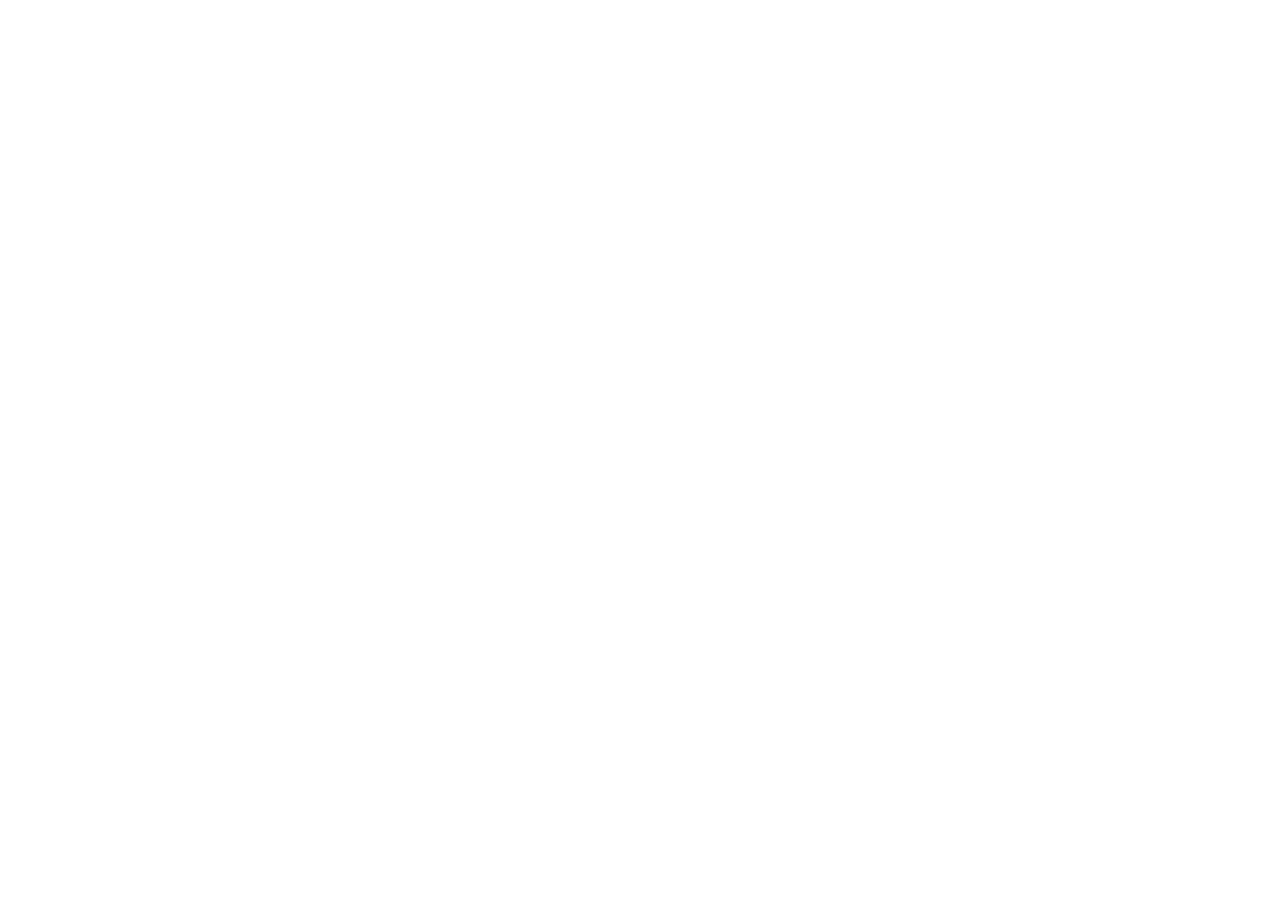
==== brunch/index.html @ 5e330b85 "폴더추가" ====
<!DOCTYPE html>
<html lang="en">
<head>
    <meta charset="UTF-8">
    <meta name="viewport" content="width=device-width, initial-scale=1.0">
    <title>Document</title>
</head>
<body>
    
</body>
</html>
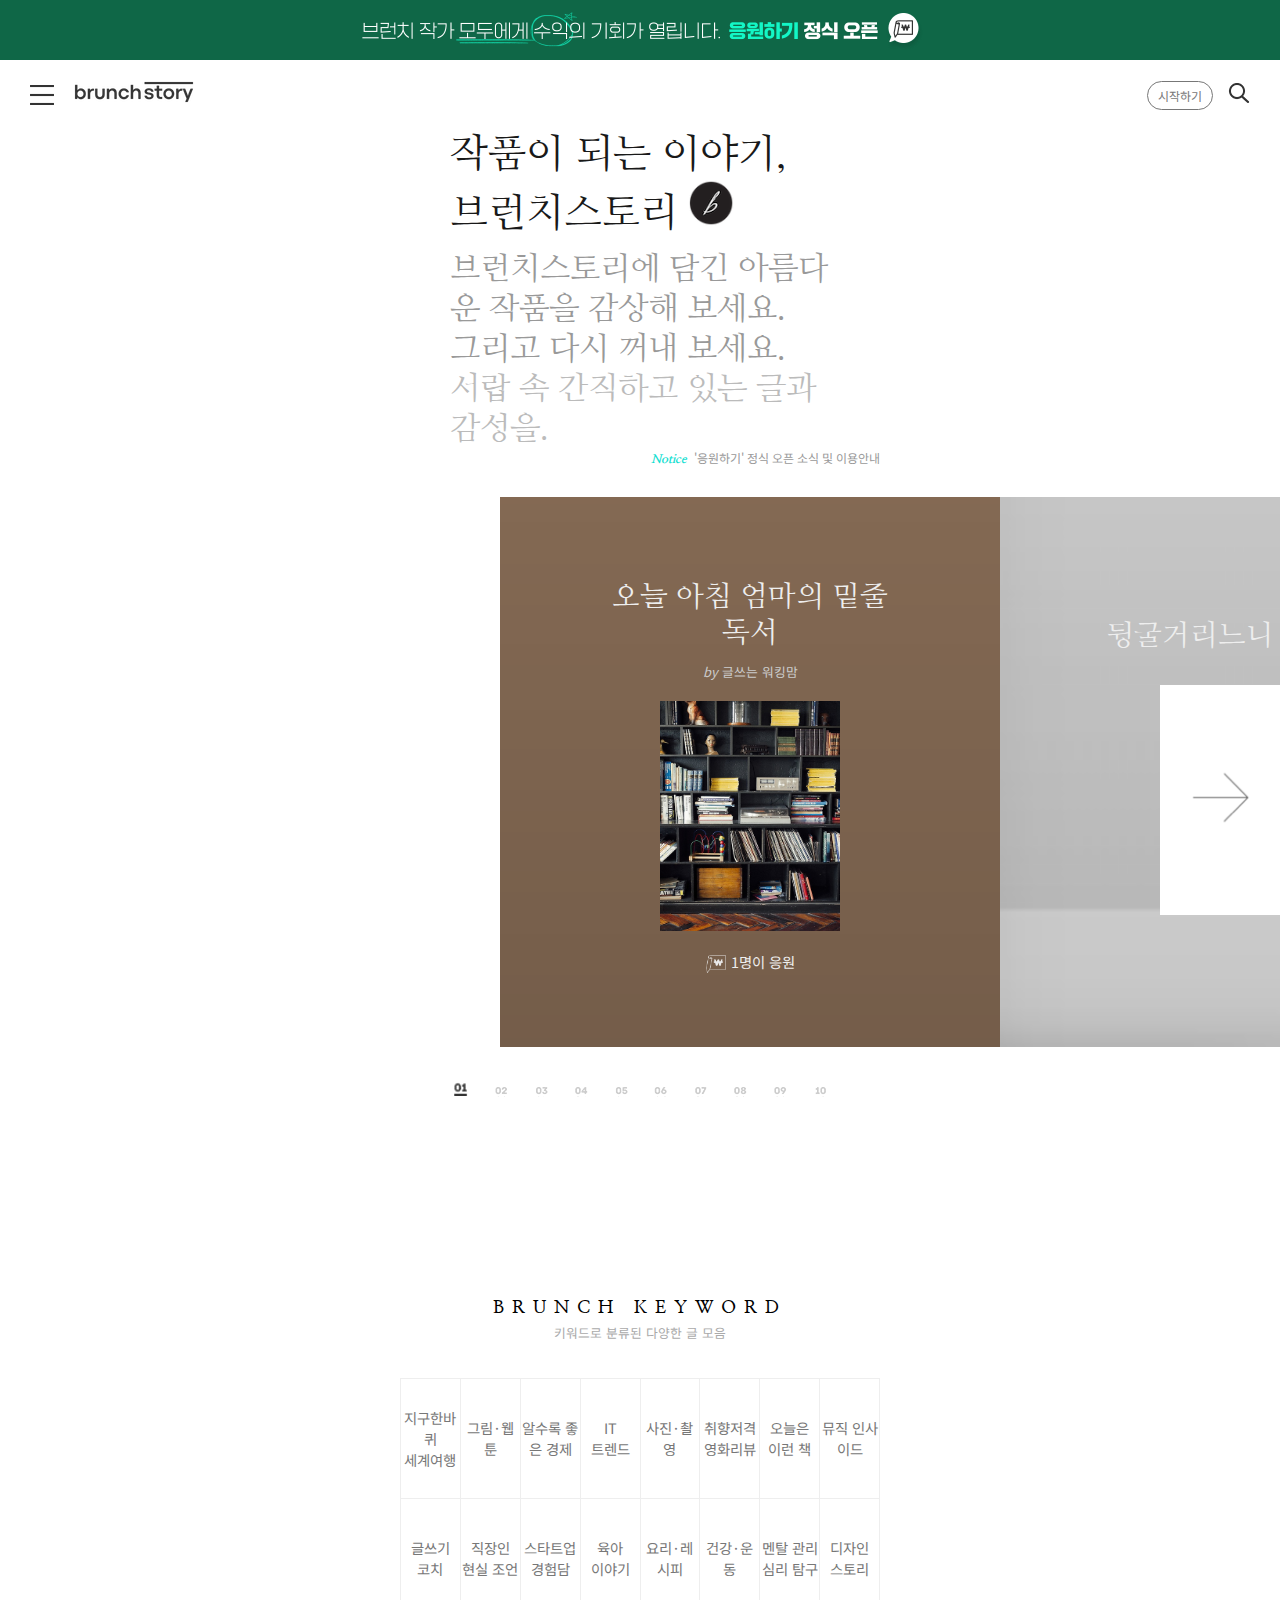
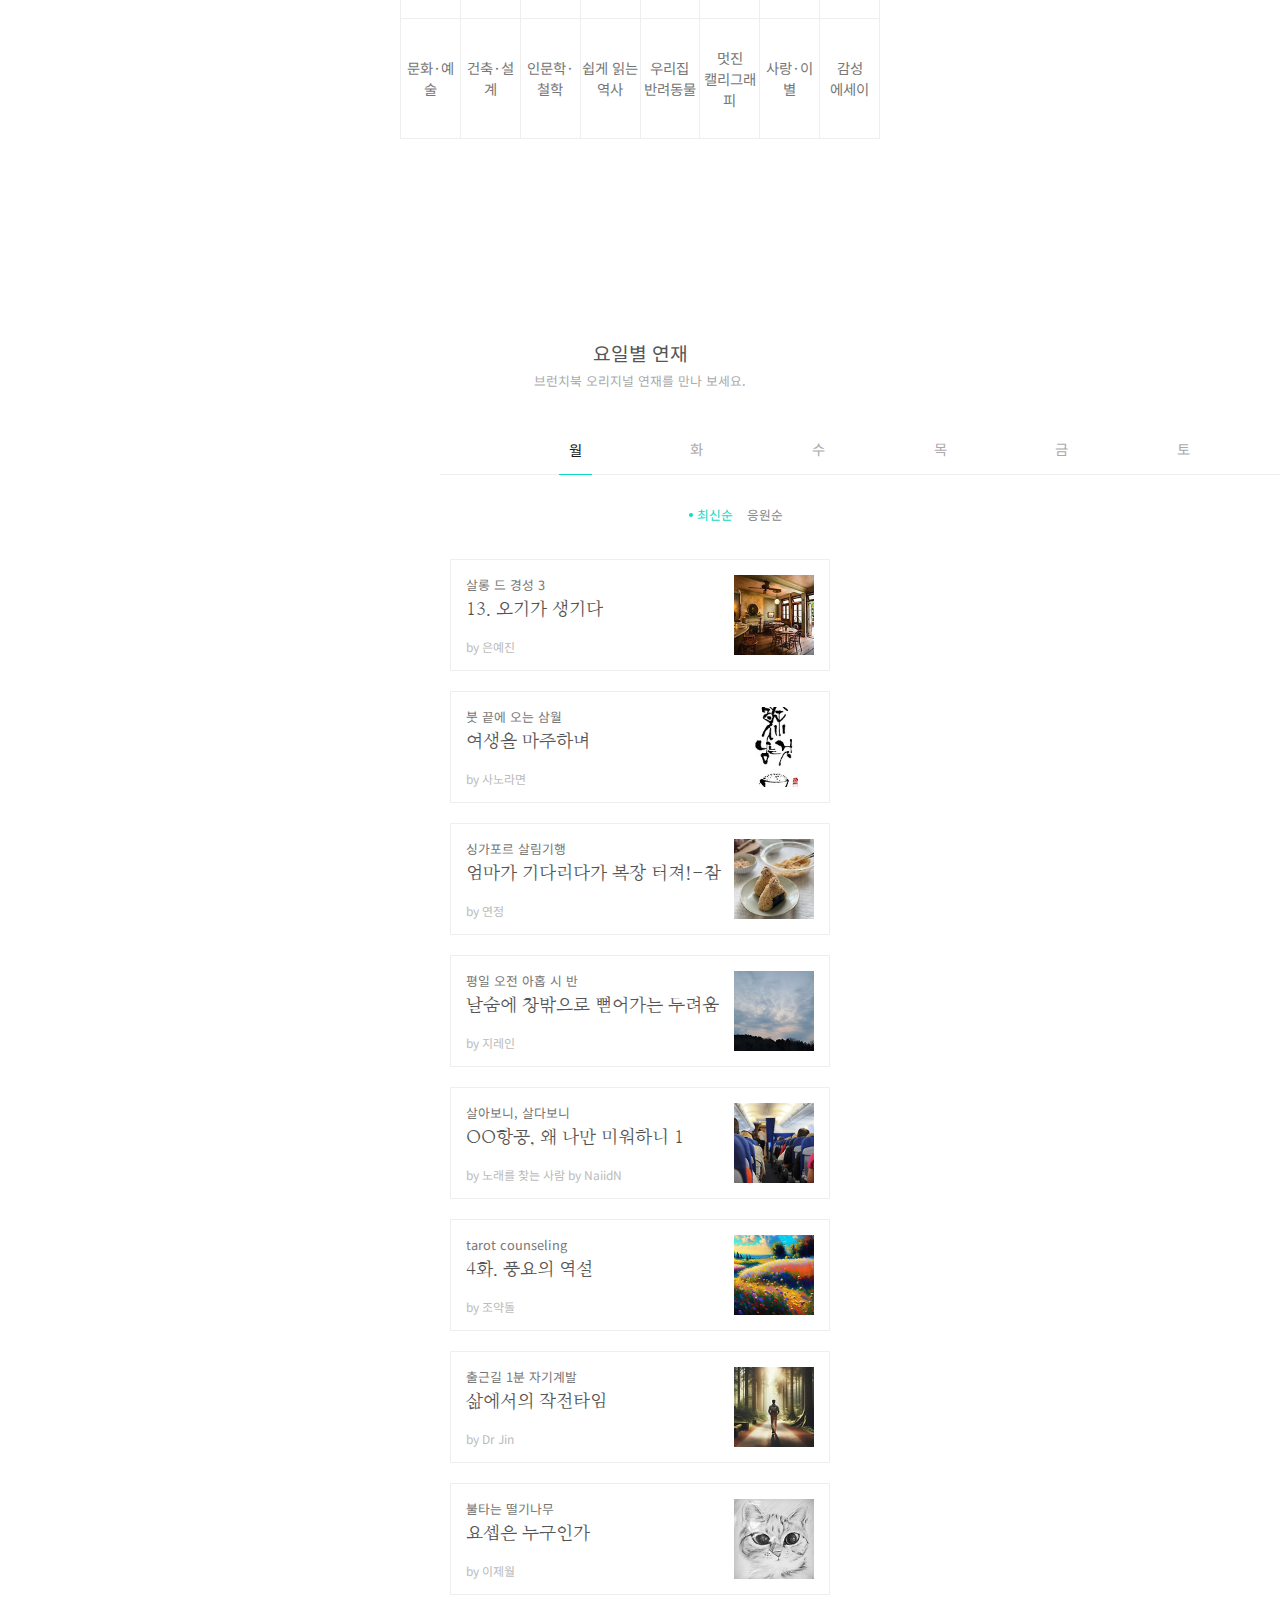
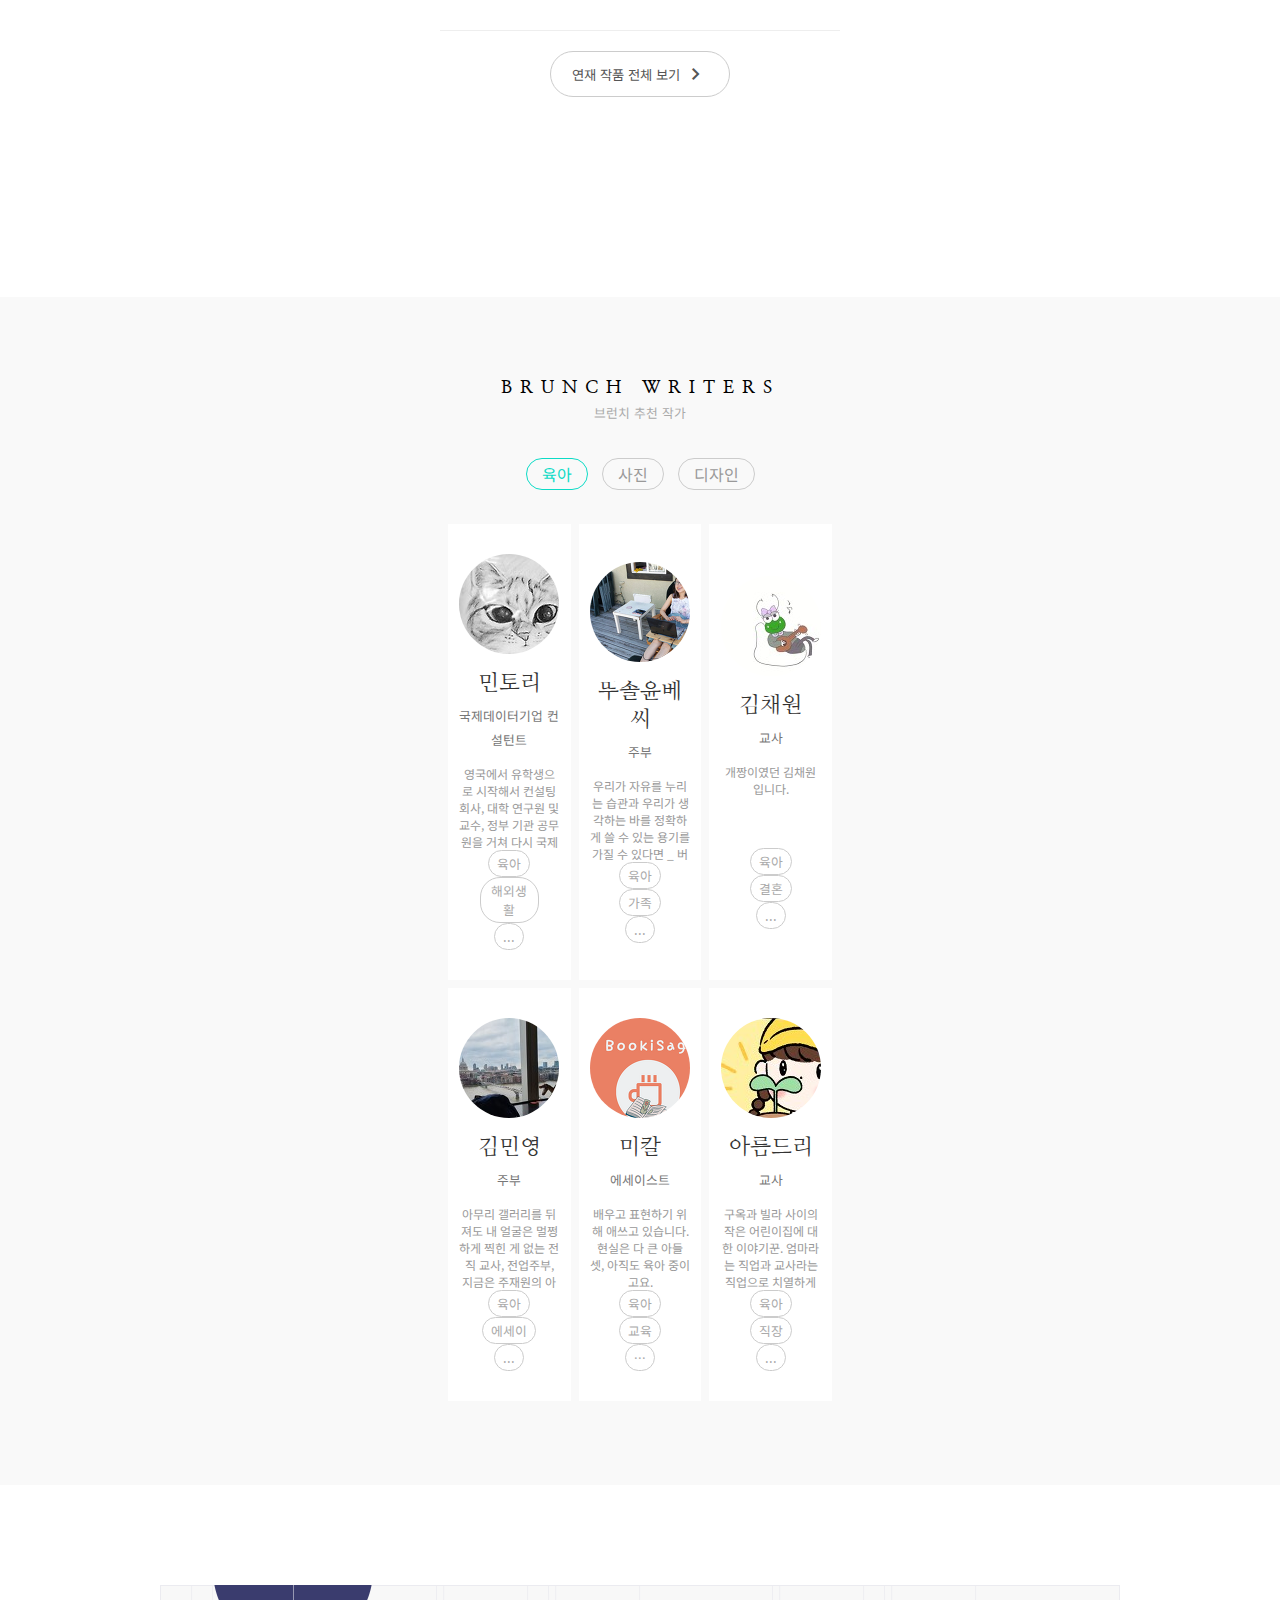
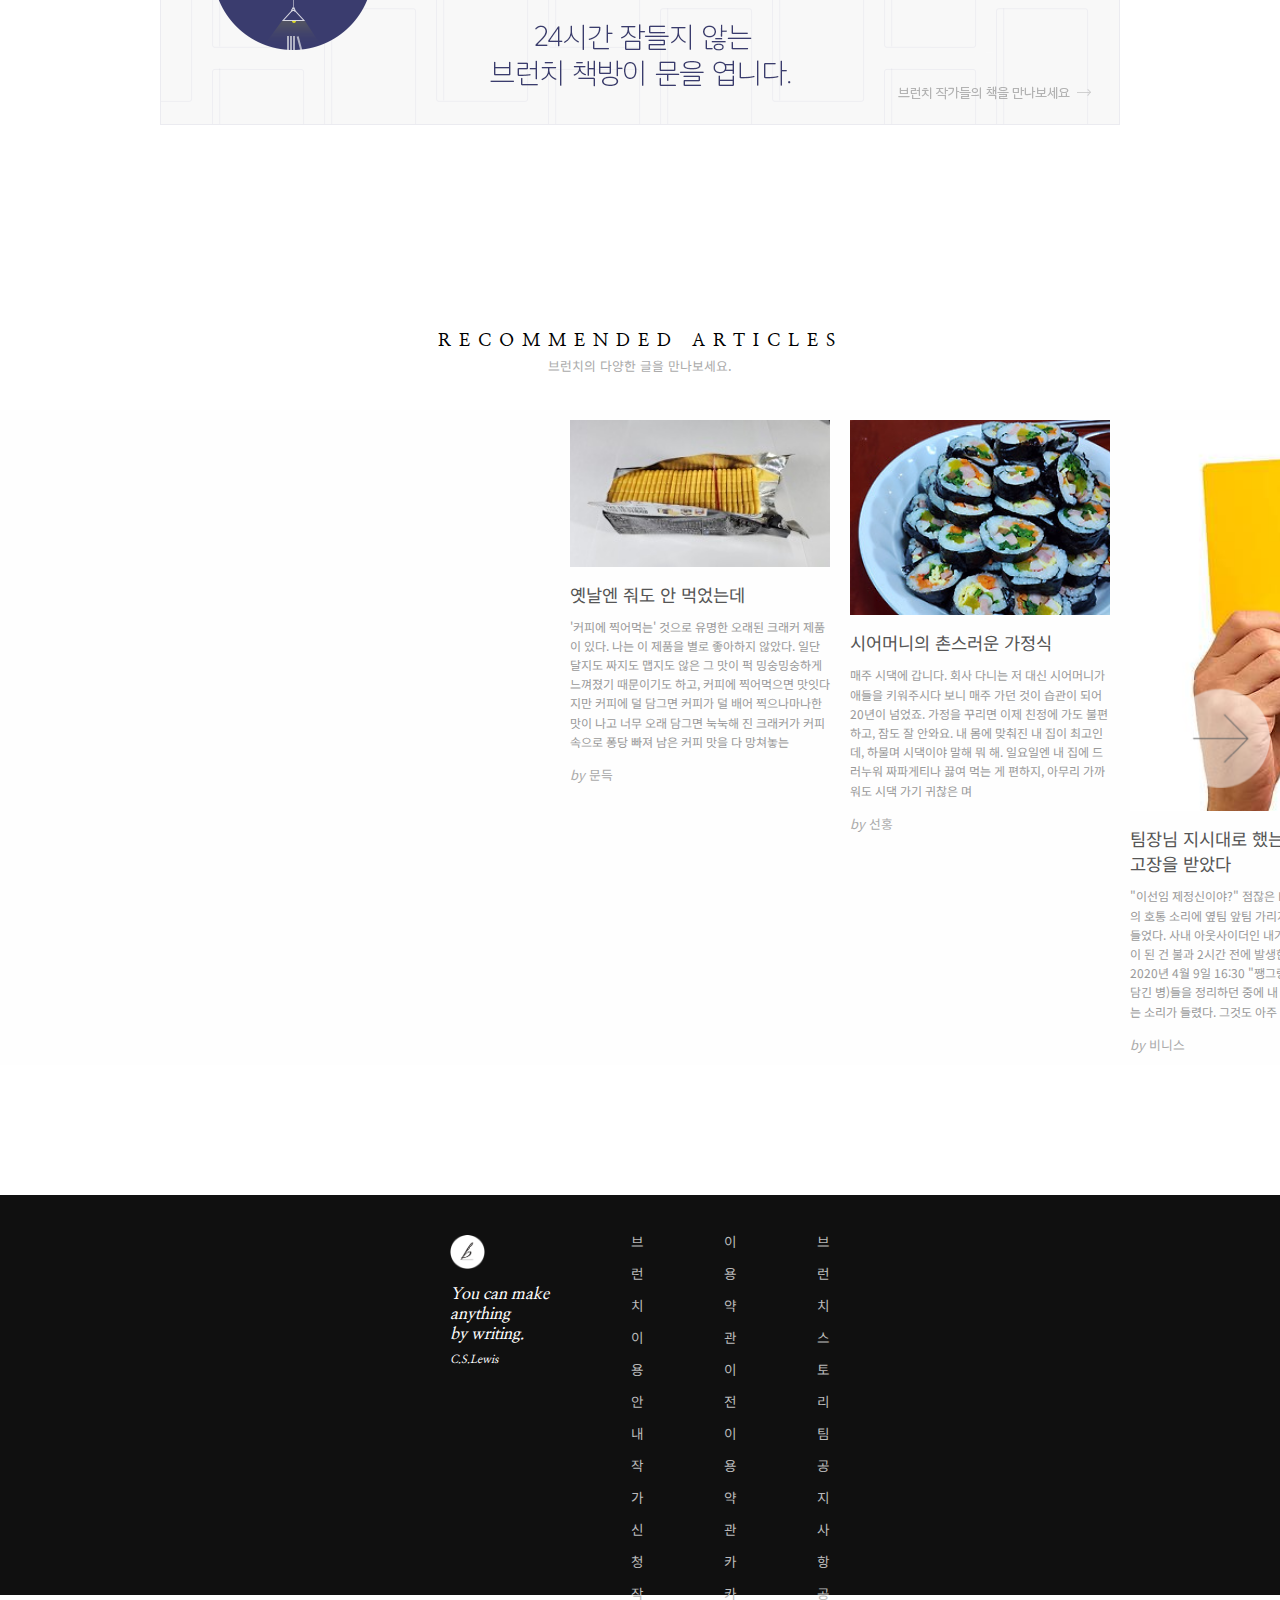
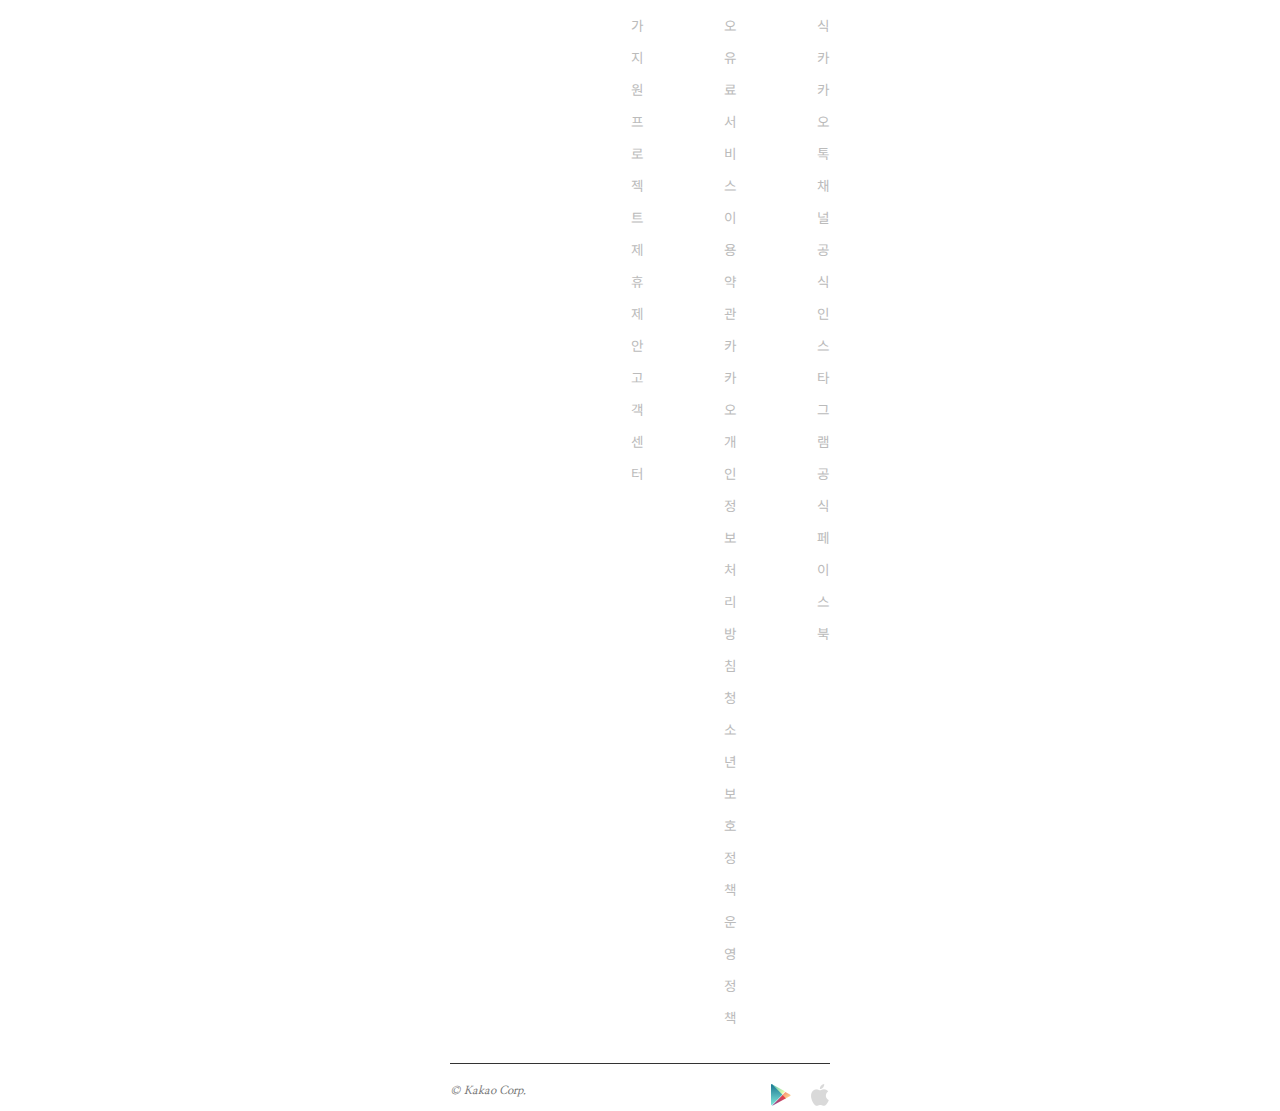
==== commit a72d0a01: "js빼고 구현함" ====
--- a/brunch/index.html
+++ b/brunch/index.html
@@ -1,11 +1,598 @@
 <!DOCTYPE html>
-<html lang="en">
+<html lang="ko">
 <head>
     <meta charset="UTF-8">
     <meta name="viewport" content="width=device-width, initial-scale=1.0">
-    <title>Document</title>
+    <!-- style.css -->
+    <link rel="stylesheet" href="css/style.css">
+    <!-- jQuery CDN -->
+    <script src="https://code.jquery.com/jquery-3.7.1.js" integrity="sha256-eKhayi8LEQwp4NKxN+CfCh+3qOVUtJn3QNZ0TciWLP4=" crossorigin="anonymous"></script>
+    <!-- script.js -->
+    <script src="js/script.js" defer type="text/javascript"></script>
+    <!-- swiper slider CDN -->
+    <link rel="stylesheet" href="https://cdn.jsdelivr.net/npm/swiper@11/swiper-bundle.min.css" />
+    <script src="https://cdn.jsdelivr.net/npm/swiper@11/swiper-bundle.min.js"></script>
+    <!-- Google Icon CDN -->
+    <link rel="stylesheet" href="https://fonts.googleapis.com/css2?family=Material+Symbols+Outlined:opsz,wght,FILL,GRAD@24,200,0,0" />
+    <title>브런치스토리</title>
 </head>
 <body>
     
+    <div class="wrap">
+        <!-- top-banner start -->
+        <div class="top-banner">
+            <a href="#none"><img src="img/brunch-img-002.png" alt=""></a>
+        </div>
+
+        <!-- header start -->
+        <header>
+            <div class="header-inner">
+                <div class="hamburger-menu">
+                    <img src="img/icon-1.png" alt="">
+                </div>
+                <nav>
+                    <div></div>
+                    <div></div>
+                    <div></div>
+                </nav>
+                <div class="logo">
+                    <a href="#">
+                        <img src="img/logo-1.png" alt="">
+                    </a>
+                </div>
+                <div class="lnb">
+                    <button class="start-btn">
+                        <p>시작하기</p>
+                    </button>
+                    <button class="search-btn">
+                        <img src="img/icon-2.png" alt="">
+                    </button>
+                </div>
+            </div>
+        </header>
+
+        <!-- main start -->
+        <main>
+            <section id="section-1">
+                <div class="section-inner">
+                    <div class="top-slogun">
+                        <h1>작품이 되는 이야기, 브런치스토리
+                            <img src="img/logo-2.png" alt="">
+                        </h1>
+                        <h2>브런치스토리에 담긴 아름다운 작품을 감상해 보세요.</h2>
+                        <h2>그리고 다시 꺼내 보세요.</h2>
+                        <h2>서랍 속 간직하고 있는 글과 감성을.</h2>
+                    </div>
+                    <div class="notify">
+                        <p>
+                            <b>Notice</b>
+                            <span>'응원하기' 정식 오픈 소식 및 이용안내</span>
+                        </p>
+                        <p>
+                            <b>Update</b>
+                            <span>작품을 만드는 새로운 방법, 연재 브런치북 이용 안내</span>
+                        </p>
+                    </div>
+                </div>
+            </section>
+            <section id="section-2">
+                <div class="section-inner-wide">
+
+                    <div class="slider-wrap slider-1-wrap">
+                        <div class="slider slider-1">
+                            <div class="slides">
+                                <div class="slide slide-blank">
+                                </div>
+                                <div class="slide">
+                                    <div class="slide-bg">
+                                        <img src="img/brunch-img-122.PNG" alt="">
+                                    </div>
+                                    <h1>오늘 아침 엄마의 밑줄 독서</h1>
+                                    <b><i>by</i> 글쓰는 워킹맘</b>
+                                    <img src="img/brunch-img-112.jpg" alt="">
+                                    <p><img src="img/icon-3.png" alt="">1명이 응원</p>
+                                </div>
+                                <div class="slide">
+                                    <div class="slide-bg">
+                                        <img src="img/brunch-img-123.PNG" alt="">
+                                    </div>
+                                    <h1>뒹굴거리느니 한국무용</h1>
+                                    <img src="img/brunch-img-113.jpg" alt="">
+                                </div>
+                                <div class="slide column">
+                                    <div class="slide-bg opacity">
+                                        <img src="img/brunch-img-114.jpg" alt="">
+                                    </div>
+                                    <h1>사만 원짜리 빗을 선물 받다</h1>
+                                    <b><i>by</i> 미세스쏭작가</b>
+                                </div>
+                                <div class="slide column">
+                                    <div class="slide-bg opacity">
+                                        <img src="img/brunch-img-115.jpg" alt="">
+                                    </div>
+                                    <h1>나는 당최 단호박 수제비를 왜 만들고 있는가</h1>
+                                    <b><i>by</i> Presidio L</b>
+                                </div>
+                                <div class="slide">
+                                    <div class="slide-bg opacity">
+                                        <img src="img/brunch-img-117.jpg" alt="">
+                                    </div>
+                                    <h1>어머님이 차를 바꾸시는데, 왜 내가 피곤하지</h1>
+                                    <p>시어머니는 15년 된 메뉴얼 스포츠카를 운전하신다. 평소 왼...</p>
+                                    <b><i>by</i> hannah</b>
+                                </div>
+                                <div class="slide">
+                                    <div class="slide-bg opacity">
+                                        <img src="img/brunch-img-118.jpg" alt="">
+                                    </div>
+                                    <h1>파리에서 소매치기 당한 썰</h1>
+                                    <p>시어머니는 15년 된 메뉴얼 스포츠카를 운전하신다. 평소 왼...</p>
+                                    <b><i>by</i> hannah</b>
+                                </div>
+                                <div class="slide">
+                                    <div class="slide-bg opacity">
+                                        <img src="img/brunch-img-153.jpg" alt="">
+                                    </div>
+                                    <h1>싱글벙글 급식실의 비밀</h1>
+                                    <p>급식실 내 자리에서는 4학년 친구들 모습이 아주 잘 보인다. 식사를...</p>
+                                    <b><i>by</i> 배움 즐거움</b>
+                                </div>
+                                <div class="slide column">
+                                    <div class="slide-bg opacity">
+                                        <img src="img/brunch-img-151.jpg" alt="">
+                                    </div>
+                                    <h1>쉬폰과 쉬폰산도</h1>
+                                    <p></p>
+                                    <b><i>by</i> 최림</b>
+                                </div>
+                                <div class="slide column">
+                                    <div class="slide-bg opacity">
+                                        <img src="img/brunch-img-152.jpg" alt="">
+                                    </div>
+                                    <h1>누가 누가에게 차려줘야하는가</h1>
+                                    <p></p>
+                                    <b><i>by</i> 피어라</b>
+                                </div>
+                                <div class="slide">
+                                    <div class="slide-bg opacity">
+                                        <img src="img/brunch-img-154.jpg" alt="">
+                                    </div>
+                                    <h1>결혼반지를 다시 끼고</h1>
+                                    <p>작은딸이 연애 3주년 커플링을 했다. 남자친구가 기념일에 반지...</p>
+                                    <b><i>by</i> 이명선</b>
+                                </div>
+                            </div>
+                            <div class="slider-button-prev slider-1-button-prev"></div>
+                            <div class="slider-button-next slider-1-button-next"></div>
+                            <ul class="slider-pagination slider-1-pagination">
+                                <li class="active"><img src="img/number-1.png" alt="1page"></li>
+                                <li><img src="img/number-2.png" alt="2page"></li>
+                                <li><img src="img/number-3.png" alt="3page"></li>
+                                <li><img src="img/number-4.png" alt="4page"></li>
+                                <li><img src="img/number-5.png" alt="5page"></li>
+                                <li><img src="img/number-6.png" alt="6page"></li>
+                                <li><img src="img/number-7.png" alt="7page"></li>
+                                <li><img src="img/number-8.png" alt="8page"></li>
+                                <li><img src="img/number-9.png" alt="9page"></li>
+                                <li><img src="img/number-10.png" alt="10page"></li>
+                            </ul>
+                        </div>
+                    </div>
+
+            </section>
+            <section id="section-3">
+                <div class="section-inner">
+                    <div class="keyword-writing">
+                        <h1>BRUNCH KEYWORD</h1>
+                        <div class="list">
+                            <ul>
+                                <li><a href="#none">지구한바퀴<br>세계여행</a></li>
+                                <li><a href="#none">그림·웹툰</a></li>
+                                <li><a href="#none">알수록 좋은 경제</a></li>
+                                <li><a href="#none">IT<br>트렌드</a></li>
+                                <li><a href="#none">사진·촬영</a></li>
+                                <li><a href="#none">취향저격<br>영화리뷰</a></li>
+                                <li><a href="#none">오늘은<br>이런 책</a></li>
+                                <li><a href="#none">뮤직 인사이드</a></li>
+                                <li><a href="#none">글쓰기<br>코치</a></li>
+                                <li><a href="#none">직장인<br>현실 조언</a></li>
+                                <li><a href="#none">스타트업<br>경험담</a></li>
+                                <li><a href="#none">육아<br>이야기</a></li>
+                                <li><a href="#none">요리·레시피</a></li>
+                                <li><a href="#none">건강·운동</a></li>
+                                <li><a href="#none">멘탈 관리<br>심리 탐구</a></li>
+                                <li><a href="#none">디자인<br>스토리</a></li>
+                                <li><a href="#none">문화·예술</a></li>
+                                <li><a href="#none">건축·설계</a></li>
+                                <li><a href="#none">인문학·철학</a></li>
+                                <li><a href="#none">쉽게 읽는<br>역사</a></li>
+                                <li><a href="#none">우리집<br>반려동물</a></li>
+                                <li><a href="#none">멋진<br>캘리그래피</a></li>
+                                <li><a href="#none">사랑·이별</a></li>
+                                <li><a href="#none">감성<br>에세이</a></li>
+                            </ul>
+                        </div>
+                    </div>
+                </div>
+            </section>
+            <section id="section-4">
+                <div class="section-inner">
+                    <div class="day-writing">
+                        <h1>요일별 연재</h1>
+                        <div class="day">
+                            <ul>
+                                <li class="active"><a href="none">월</a></li>
+                                <li><a href="none">화</a></li>
+                                <li><a href="none">수</a></li>
+                                <li><a href="none">목</a></li>
+                                <li><a href="none">금</a></li>
+                                <li><a href="none">토</a></li>
+                                <li><a href="none">일</a></li>
+                            </ul>
+                        </div>
+                        <div class="filter">
+                            <ol>
+                                <li class="active"><a href="#none">최신순</a></li>
+                                <li><a href="#none">응원순</a></li>
+                            </ol>
+                        </div>
+                        <div class="list">
+                            <div class="list-box">
+                                <div>
+                                    <p>살롱 드 경성 3</p>
+                                    <h2>13. 오기가 생기다</h2>
+                                    <b><i>by</i> 은예진</b>
+                                </div>
+                                <div>
+                                    <img src="img/brunch-img-124.jpg" alt="">
+                                </div>
+                            </div>
+                            <div class="list-box">
+                                <div>
+                                    <p>붓 끝에 오는 삼월</p>
+                                    <h2>여생을 마주하며</h2>
+                                    <b><i>by</i> 사노라면</b>
+                                </div>
+                                <div>
+                                    <img src="img/brunch-img-125.jpg" alt="">
+                                </div>
+                            </div>
+                            <div class="list-box">
+                                <div>
+                                    <p>싱가포르 살림기행</p>
+                                    <h2>엄마가 기다리다가 복장 터져!-참</h2>
+                                    <b><i>by</i> 연정</b>
+                                </div>
+                                <div>
+                                    <img src="img/brunch-img-126.jpg" alt="">
+                                </div>
+                            </div>
+                            <div class="list-box">
+                                <div>
+                                    <p>평일 오전 아홉 시 반</p>
+                                    <h2>날숨에 창밖으로 뻗어가는 두려움</h2>
+                                    <b><i>by</i> 지레인</b>
+                                </div>
+                                <div>
+                                    <img src="img/brunch-img-127.jpg" alt="">
+                                </div>
+                            </div>
+                            <div class="list-box">
+                                <div>
+                                    <p>살아보니, 살다보니</p>
+                                    <h2>OO항공, 왜 나만 미워하니 1</h2>
+                                    <b><i>by</i> 노래를 찾는 사람 by NaiidN</b>
+                                </div>
+                                <div>
+                                    <img src="img/brunch-img-128.jpg" alt="">
+                                </div>
+                            </div>
+                            <div class="list-box">
+                                <div>
+                                    <p>tarot counseling</p>
+                                    <h2>4화. 풍요의 역설</h2>
+                                    <b><i>by</i> 조약돌</b>
+                                </div>
+                                <div>
+                                    <img src="img/brunch-img-129.jpg" alt="">
+                                </div>
+                            </div>
+                            <div class="list-box">
+                                <div>
+                                    <p>출근길 1분 자기계발</p>
+                                    <h2>삶에서의 작전타임</h2>
+                                    <b><i>by</i> Dr Jin</b>
+                                </div>
+                                <div>
+                                    <img src="img/brunch-img-130.jpg" alt="">
+                                </div>
+                            </div>
+                            <div class="list-box">
+                                <div>
+                                    <p>불타는 떨기나무</p>
+                                    <h2>요셉은 누구인가</h2>
+                                    <b><i>by</i> 이제월</b>
+                                </div>
+                                <div>
+                                    <img src="img/brunch-img-131.jpg" alt="">
+                                </div>
+                            </div>
+                        </div>
+                        <div class="more-btn">
+                            <button>
+                                <span>연재 작품 전체 보기</span>
+                                <span class="material-symbols-outlined">chevron_right</span>
+                            </button>
+                        </div>
+                    </div>
+                </div>
+            </section>
+            <section id="section-5">
+                <div class="section-inner">
+                    <div class="writers-writing">
+                        <h1>BRUNCH WRITERS</h1>
+                        <div class="filter">
+                            <ol>
+                                <li class="active"><a href="#none">육아</a></li>
+                                <li><a href="#none">사진</a></li>
+                                <li><a href="#none">디자인</a></li>
+                            </ol>
+                        </div>
+                        <div class="list">
+                            <div class="list-box">
+                                <div>
+                                    <i><img src="img/brunch-img-132.jpg" alt=""></i>
+                                    <h2>민토리</h2>
+                                    <b>국제데이터기업 컨설턴트</b>
+                                    <p>영국에서 유학생으로 시작해서 컨설팅 회사, 대학 연구원 및 교수, 정부 기관 공무원을 거쳐 다시 국제기업 회사원이자 풀타임 워킹맘으로</p>
+                                </div>
+                                <div>
+                                    <span>육아</span>
+                                    <span>해외생활</span>
+                                    <span>...</span>
+                                </div>
+                            </div>
+                            <div class="list-box">
+                                <div>
+                                    <i><img src="img/brunch-img-133.png" alt=""></i>
+                                    <h2>뚜솔윤베씨</h2>
+                                    <b>주부</b>
+                                    <p>우리가 자유를 누리는 습관과 우리가 생각하는 바를 정확하게 쓸 수 있는 용기를 가질 수 있다면 _ 버지니아 울프</p>
+                                </div>
+                                <div>
+                                    <span>육아</span>
+                                    <span>가족</span>
+                                    <span>...</span>
+                                </div>
+                            </div>
+                            <div class="list-box">
+                                <div>
+                                    <i><img src="img/brunch-img-134.jpg" alt=""></i>
+                                    <h2>김채원</h2>
+                                    <b>교사</b>
+                                    <p>개짱이였던 김채원입니다.</p>
+                                </div>
+                                <div>
+                                    <span>육아</span>
+                                    <span>결혼</span>
+                                    <span>...</span>
+                                </div>
+                            </div>
+                            <div class="list-box">
+                                <div>
+                                    <i><img src="img/brunch-img-135.jpg" alt=""></i>
+                                    <h2>김민영</h2>
+                                    <b>주부</b>
+                                    <p>아무리 갤러리를 뒤져도 내 얼굴은 멀쩡하게 찍힌 게 없는 전직 교사, 전업주부, 지금은 주재원의 아내로 이스탄불에 살며 튀르키예어를 배우</p>
+                                </div>
+                                <div>
+                                    <span>육아</span>
+                                    <span>에세이</span>
+                                    <span>...</span>
+                                </div>
+                            </div>
+                            <div class="list-box">
+                                <div>
+                                    <i><img src="img/brunch-img-136.png" alt=""></i>
+                                    <h2>미칼</h2>
+                                    <b>에세이스트</b>
+                                    <p>배우고 표현하기 위해 애쓰고 있습니다. 현실은 다 큰 아들 셋, 아직도 육아 중이고요.</p>
+                                </div>
+                                <div>
+                                    <span>육아</span>
+                                    <span>교육</span>
+                                    <span>···</span>
+                                </div>
+                            </div>
+                            <div class="list-box">
+                                <div>
+                                    <i><img src="img/brunch-img-137.jpg" alt=""></i>
+                                    <h2>아름드리</h2>
+                                    <b>교사</b>
+                                    <p>구옥과 빌라 사이의 작은 어린이집에 대한 이야기꾼. 엄마라는 직업과 교사라는 직업으로 치열하게 살아가며 꾸준히 글을 쓰고 있습니다.</p>
+                                </div>
+                                <div>
+                                    <span>육아</span>
+                                    <span>직장</span>
+                                    <span>...</span>
+                                </div>
+                            </div>
+                        </div>
+                    </div>
+                </div>
+            </section>
+            <section id="section-6">
+                <div class="section-inner-wide">
+                    <div class="banner-contents">
+                        <img src="img/brunch-img-138.png" alt="">
+                    </div>
+                </div>
+            </section>
+        </main>
+
+        <!-- article start -->
+        <article>
+            <div class="article-inner">
+                <h1>RECOMMENDED ARTICLES</h1>
+                <div class="article-slider">
+                    <div class="articles">
+                        <div class="article"></div>
+                        <div class="article"></div>
+                        <div class="article">
+                            <img src="img/brunch-img-139.jpg" alt="">
+                            <h1>옛날엔 줘도 안 먹었는데</h1>
+                            <p>
+                                '커피에 찍어먹는' 것으로 유명한 오래된 크래커 제품이 있다. 나는 이 제품을 별로 좋아하지 않았다. 일단 달지도 짜지도 맵지도 않은 그 맛이 퍽 밍숭밍숭하게 느껴졌기 때문이기도 하고, 커피에 찍어먹으면 맛잇다지만 커피에 덜 담그면 커피가 덜 배어 찍으나마나한 맛이 나고 너무 오래 담그면 눅눅해 진 크래커가 커피 속으로 퐁당 빠져 남은 커피 맛을 다 망쳐놓는
+                            </p>
+                            <b><i>by</i> 문득</b>
+                        </div>
+                        <div class="article">
+                            <img src="img/brunch-img-140.jpg" alt="">
+                            <h1>시어머니의 촌스러운 가정식</h1>
+                            <p>
+                                매주 시댁에 갑니다. 회사 다니는 저 대신 시어머니가 애들을 키워주시다 보니 매주 가던 것이 습관이 되어 20년이 넘었죠. 가정을 꾸리면 이제 친정에 가도 불편하고, 잠도 잘 안와요. 내 몸에 맞춰진 내 집이 최고인데, 하물며 시댁이야 말해 뭐 해. 일요일엔 내 집에 드러누워 짜파게티나 끓여 먹는 게 편하지, 아무리 가까워도 시댁 가기 귀찮은 며
+                            </p>
+                            <b><i>by</i> 선홍</b>
+                        </div>
+                        <div class="article">
+                            <img src="img/brunch-img-141.jpg" alt="">
+                            <h1>팀장님 지시대로 했는데 상무님께 경고장을 받았다</h1>
+                            <p>
+                                "이선임 제정신이야?" 점잖은 PL(프로젝트 리더)님의 호통 소리에 옆팀 앞팀 가리지 않고 사람들이 몰려들었다. 사내 아웃사이더인 내가 동물원 원숭이 입장이 된 건 불과 2시간 전에 발생한 일 때문이었다. 2020년 4월 9일 16:30 "쨍그랑" 시약병(화학물질이 담긴 병)들을 정리하던 중에 내 발 밑에서 무언가 깨지는 소리가 들렸다. 그것도 아주
+                            </p>
+                            <b><i>by</i> 비니스</b>
+                        </div>
+                        <div class="article">
+                            <img src="img/brunch-img-142.jpg" alt="">
+                            <h1>전날밤 만들어 놓는 건강한 아침밥</h1>
+                            <p>
+                                아들아~ 사회생활 하느라 힘들지? 엄마가 해주는 밥 먹고 학교 다닐 때와는 차원이 다를 거다. 누구도 너희가 무얼 먹었는지, 피곤한지 신경 안 쓰는 환경에서 각장 알아서 살아남아야 하는 게 세상이란다. 그럴 때 대충 먹거나 아무거나 먹는 건 어리석은 일이야. 단기간이면 모르지만 긴 인생에서 젊은 날 자신을 잘 관리하지 않으면 가장 중요한 건강을 잃 
+                            </p>
+                            <b><i>by</i> 윤병옥</b>
+                        </div>
+                        <div class="article">
+                            <img src="img/brunch-img-143.png" alt="">
+                            <h1>러시아에서 미용실 무서워서 다시는 못 가겟어요</h1>
+                            <p>
+                                모스크바 한인들 사이에서 러시아 미용실에 대한 악명은 상당히 높다. 남자분들은 주로 한인 이발소에 가서 머리를 하시는 경우가 많고, 여성 분들은 한국에 한 번씩 갈 때마다 염색이나 파마를 해온다. 나 역시 그랬다. ㅠ 하도 악명이 자자해서, 머리빨이라도 없으면 안 되는 나에겐 정말 큰 도전 같은 일이었다. 그래도
+                            </p>
+                            <b><i>by</i> 쏘냐</b>
+                        </div>
+                        <div class="article">
+                            <img src="img/brunch-img-144.jpg" alt="">
+                            <h1>첫 직장을 1년 만에 그만둔다는 건</h1>
+                            <p>
+                                여기 왔다 간 선생님들이 얼마나 되는지 아나요? 간호과장님과의 면담에서 가장 처음 듣게 된 질문이다. 아니, 모종의 협박인가? 아니면 이대로 마음을 돌려도 다른 이들처럼 별 일 없이 지낼 수 있다는 회유일까. 역시 정글 같은 대학병원에서 방 한칸을 배정받은 간호사. 그녀는 뭔가 달랐다. 감정이 전혀 실리지 않은 눈동자와 시종일관 같은 표정을 유지하며 흉
+                            </p>
+                            <b><i>by</i> 노마드윤</b>
+                        </div>
+                        <div class="article">
+                            <img src="img/brunch-img-145.jpg" alt="">
+                            <h1>자다가 손 빠는 아기 보더콜리</h1>
+                            <p>
+                                생후 6개월 이전 강아지들은 견종 불문 정말 많아진다. 보더콜리도 예외는 아니다. 자는 모습을 보면 언제든 달리기 위한 체력을 한껏 충전하는 느낌이다. 갖고 놀던 인형과 걸레를 집어던지고 잠이 드는가 하면 현관에서 신발을 씹다가 그대로 잠들기도한다. 뭔가 위태로워 보이는 복층 계단참에서도 잘자는데 '갈 테면 날 밟고 가라?!'이런 느낌이랄까. 배변패
+                            </p>
+                            <b><i>by</i> Sue</b>
+                        </div>
+                        <div class="article">
+                            <img src="img/brunch-img-146.png" alt="">
+                            <h1>다이소에서 찾은 감성 가득한 살림템 6가지</h1>
+                            <p>
+                                안녕하세요. 따뜻하고 즐거운 살림을 꿈꾸는 '마미비'에요~ 쵝느에 다이소 가면 깜짝 놀랄 때가 있어요. 실용적이면서 이쁘고, 감성 한 스푼 얹은 듯한 살림꿀템들이 점점 많아지고 있거든요! 그래서 오늘은 제가 좋아하는 다이소의 감성 살림템 6가지를 소개해 드리려고 해요. 함께 시작해 보실까요? 감성 듬뿍 담긴 다이소 추천템 6가지 1. 내열유리 티포트
+                            </p>
+                            <b><i>by</i> 마미비</b>
+                        </div>
+                        <div class="article">
+                            <img src="img/brunch-img-147.jpg" alt="">
+                            <h1>줄넘기 2천개 5개우러 변화.</h1>
+                            <p>
+                                난 운동을 갇힌 곳에서 하는 걸 싫어한다. 이유는 대학교 때로 돌아가야 한다. 고등학교 선생님들의 말씀 "대학가면 살 빠진다." 거짓말이었다. 난 고등학교 시절에 무려 21킬로가 증가하였다. 초등학교 친구들은 나를 알아보지 못했고 내 굴욕의 시절은 고스란히 대학교를 가서도 이어졌다. 결국은 난 대학교 앞 작은 헬스장을 등록하고 살을 빼보겠다고 아침 10시
+                            </p>
+                            <b><i>by</i> 몽접</b>
+                        </div>
+                        <div class="article">
+                            <img src="img/brunch-img-148.png" alt="">
+                            <h1>도대체 니 남편은 얼마를 버는데?</h1>
+                            <p>
+                                부끄러운 이야기지만 나는 한 때 남편의 벌이가 내 자존심의 구성요소에 큰 부분을 차지하고 있던 때가 있었다. 공기업에 근무하던 남편은 결혼 3개월 차 되던 무렵 자발적 퇴사를 하였고 아주 근사하게 24평 아파트를 공중분해시키는 지경에 이르렀다. 첫째 육아휴직 후 복직으로 13개우러 그 핏덩이를 어린이집에 1등으로 등원시키고 꼴등으로 하원시킬 수 밖에 없었다
+                            </p>
+                            <b><i>by</i> 나이스서</b>
+                        </div>
+                        <div class="article">
+                            <img src="img/brunch-img-149.jpg" alt="">
+                            <h1>형아 문 열어</h1>
+                            <p>
+                                이렇게 문 앞에서 크림이가 문을 열어 주길 기다리며 망부석이 된 이유는 초코파이 봉지 때문이다. 형아들 방에는 물고 나올 수 있는 것들이 널리고 널려있다. 그중 크림이가 좋아하는 것은 먹고 버린 과자봉지이다. 살아생전 먹을 수 없는 음식들의 냄새를 맡을 수 있고 과자 부스러기를 맛볼 수도 있다. 초코파이 봉지에서 초코 냄새를 껌 껍질에서 껌 냄새
+                            </p>
+                            <b><i>by</i> 송주</b>
+                        </div>
+                        <div class="article">
+                            <img src="img/brunch-img-150.jpg" alt="">
+                            <h1>노후에 신랑덕보고 살기 위해 한 일</h1>
+                            <p>
+                                오래간만에 아이가 아빠와 함께 자기 위해 일찌감치 방에 들어갔다. 방에서 신랑과 아이가 잠에 빠져드는 동안 거실 책상에 앉아 책을 펼쳤다. 어느 순간부터 내 손에서 핸드폰 대신 책이 들려져 있고, 게임을 하던 손가락이 키보드를 두드리고 있다. 그런 면에서 어느 때보다 즐겁게 몰입하며 사는 요즘이다. 책을 읽고 있으면 어린 시절 책을 좋아하던 소녀로 돌아가는
+                            </p>
+                            <b><i>by</i> by</b>
+                        </div>
+                    </div>
+                    <div class="slider-button-prev slider-2-button-prev"></div>
+                    <div class="slider-button-next slider-2-button-next"></div>
+                </div>
+            </div>
+        </article>
+
+        <!-- footer start -->
+        <footer>
+            <div class="footer-inner">
+                <div class="f-top">
+                    <div class="f-slogun">
+                        <div class="f-logo">
+                            <img src="img/f-logo.png" alt="">
+                        </div>
+                        <p>You can make anything <br>
+                            by writing.</p>
+                        <i>C.S.Lewis</i>
+                    </div>
+                    <div class="f-menu">
+                        <ul class="f-memu-1">
+                            <li><a href="#none">브런치 이용안내</a></li>
+                            <li><a href="#none">작가신청</a></li>
+                            <li><a href="#none">작가 지원 프로젝트</a></li>
+                            <li><a href="#none">제휴제안</a></li>
+                            <li><a href="#none">고객센터</a></li>
+                        </ul>
+                        <ul class="f-memu-2">
+                            <li><a href="#none">이용약관</a></li>
+                            <li><a href="#none">이전 이용약관</a></li>
+                            <li><a href="#none">카카오 유료서비스 이용약관</a></li>
+                            <li><a href="#none">카카오 개인정보 처리방침</a></li>
+                            <li><a href="#none">청소년 보호정책</a></li>
+                            <li><a href="#none">운영정책</a></li>
+                        </ul>
+                        <ul class="f-memu-3">
+                            <li><a href="#none">브런치스토리팀 공지사항</a></li>
+                            <li><a href="#none">공식 카카오톡 채널</a></li>
+                            <li><a href="#none">공식 인스타그램</a></li>
+                            <li><a href="#none">공식 페이스북</a></li>
+                        </ul>
+                    </div>
+                </div>
+                <div class="f-bottom">
+                    <div class="copy">
+                        <p>© Kakao Corp.</p>
+                    </div>
+                    <div class="sns">
+                        <span>
+                            <a href="#none"><img src="img/logo-3.png" alt=""></a>
+                        </span>
+                        <span>
+                            <a href="#none"><img src="img/logo-4.png" alt=""></a>
+                        </span>
+                            
+                    </div>
+                </div>
+            </div>
+        </footer>
+    </div>
 </body>
 </html>--- a/brunch/css/style.css
+++ b/brunch/css/style.css
@@ -0,0 +1,731 @@
+@charset "UTF-8";
+
+/* Google Web Font */
+@import url('https://fonts.googleapis.com/css2?family=Nanum+Myeongjo&family=Noto+Sans+KR:wght@100..900&display=swap');
+
+* {
+    margin: 0;
+    padding: 0;
+    box-sizing: border-box;
+    font-family: "Noto Sans KR", sans-serif;
+    font-optical-sizing: auto;
+    font-style: normal;
+}
+li {
+    list-style: none;
+}
+a {
+    color: inherit;
+    text-decoration: none;
+}
+button {
+    background-color: inherit;
+    border: none;
+}
+
+h1,h2,h3,h4,h5,h6 {
+    font-family: "Nanum Myeongjo", serif;
+    font-weight: 400;
+    font-style: normal;
+}
+
+.top-banner {
+    background-color: #0f6747;
+    width: 100%;
+    height: 60px;
+    text-align: center;
+}
+.top-banner img {
+    height: 100%;
+}
+
+/* ########## header ########## */
+header {
+    width: 100%;
+    height: 70px;
+}
+
+.header-inner {
+    height: 100%;
+    margin: 0 30px;
+    display: flex;
+    align-items: center;
+    justify-content: flex-start;
+}
+.hamburger-menu {
+    display: flex;
+    justify-content: center;
+    align-items: center;
+}
+.hamburger-menu img {
+    
+}
+
+
+/* ########## nav ########## */
+nav {}
+
+.logo {
+    display: flex;
+    justify-content: center;
+    align-items: center;
+    margin-left: 20px;
+}
+
+.logo img {}
+
+.lnb {
+    margin-left: auto;
+    display: flex;
+    justify-content: flex-end;
+    align-items: center;
+}
+.start-btn {
+    border: 1px solid #777;
+    border-radius: 20px;
+    padding: 5px 10px;
+    margin: 0 15px;
+}
+.start-btn p {
+    color: #777;
+    font-size: 0.75rem;
+}
+
+
+
+/* ########## main ########## */
+main {
+}
+
+section {
+    margin-bottom: 200px;
+}
+
+.section-inner {
+    margin: 0 400px;
+}
+.section-inner-wide {
+}
+
+#section-1 {
+    margin-bottom: 30px;
+}
+
+.top-slogun {
+    padding: 0 50px;
+}
+.top-slogun > h1 {
+    font-size: 2.5rem;
+    color: #191919;
+    padding-bottom: 10px;
+}
+.top-slogun > h1 > img {
+    width: 45px;
+}
+.top-slogun > h2 {
+    font-size: 2rem;
+    color: #999;
+    line-height: 2.5rem;
+}
+.top-slogun > h2:nth-of-type(3) {
+    color: #bbb;
+}
+.notify {
+    display: flex;
+    justify-content: flex-end;
+}
+.notify > p {
+    font-size: 0.75rem;
+}
+.notify > p > b {
+    color: #11ded1;
+    font-family: "Nanum Myeongjo", serif;
+    font-weight: 900;
+    font-style: italic;
+    margin-right: 5px;
+}
+.notify > p > span {
+    color: #999;
+}
+.notify > p:nth-child(2) {
+    display: none;
+}
+
+
+#section-2 {}
+.slider-1-wrap {
+    width: 100%;
+    height: 600px;
+}
+.slider-1 {
+    width: 100%;
+    height: 100%;
+    overflow: hidden;
+    position: relative;
+}
+.slides {
+    display: flex;
+    flex-direction: column;
+    flex-wrap: wrap;
+    height: 100%;
+    width: 4000px;
+    transition: 0.3s;
+}
+.slide {
+    width: 500px;
+    height: 550px;
+    position: relative;
+    text-align: center;
+    display: flex;
+    flex-direction: column;
+    justify-content: center;
+    align-items: center;
+    flex-shrink: 0;
+}
+.slide-blank {
+    background-color: #fff;
+}
+.slide.column {
+    height: 275px;
+}
+
+.slide-bg {
+    position: absolute;
+    display: block;
+    top: 0;
+    left: 0;
+    width: 500px;
+    height: 100%;
+    z-index: -1;
+    background-color: #111;
+}
+
+.slide-bg img {
+    width: 100%;
+    height: 100%;
+}
+.slide-bg.opacity img {
+    opacity: 0.6;
+}
+.slide > h1 {
+    width: 300px;
+    font-size: 1.8rem;
+    color: #eee;
+    padding: 10px 0;
+}
+.slide > b {
+    font-weight: normal;
+    font-size: 0.8rem;
+    color: #ccc;
+}
+.slide > b > i {
+    font-style: italic;
+}
+.slide > img {
+    display: block;
+    width: 180px;
+    height: 270px;
+    padding: 20px 0;
+}
+.slide > p {
+    font-size: 0.9rem;
+    color: #eee;
+}
+.slide > p > img {
+    width: 20px;
+    margin-right: 5px;
+    vertical-align: middle;
+}
+
+.slider-button-prev {
+    background: url('../img/icon-5.png') no-repeat center/cover;
+    width: 100px;
+    height: 100px;
+    position: absolute;
+    top: 50%;
+    left: 10px;
+    transform: translateY(-50%);
+    cursor: pointer;
+}
+.slider-button-next {
+    background: url('../img/icon-4.png') no-repeat center/cover;
+    width: 100px;
+    height: 100px;
+    position: absolute;
+    top: 50%;
+    right: 10px;
+    transform: translateY(-50%);
+    cursor: pointer;
+}
+.slider-1-pagination {
+    width: 400px;
+    height: 50px;
+    position: absolute;
+    bottom: 0;
+    left: 50%;
+    transform: translateX(-50%);
+    display: flex;
+    justify-content: space-around;
+    align-items: flex-end;
+}
+.slider-1-pagination > li {
+    height: 10px;
+    cursor: pointer;
+    overflow: hidden;
+}
+.slider-1-pagination > li.active {
+    height: 15px;
+}
+.slider-1-pagination > li.active img {
+    transform: translateY(-10px);
+    width: 15px;
+}
+
+#section-3 {}
+.keyword-writing {
+    height: 100%;
+}
+.keyword-writing > h1 {
+    text-align: center;
+    font-size: 1.1rem;
+    font-weight: bold;
+    letter-spacing: 8px;
+}
+.keyword-writing > h1:after {
+    content: '키워드로 분류된 다양한 글 모음';
+    font-size: 0.8rem;
+    letter-spacing: 0;
+    color: #aaa;
+    display: block;
+    line-height: 1.8rem;
+    font-family: "Noto Sans KR", sans-serif;
+    font-weight: normal;
+}
+.keyword-writing > .list {
+    height: 100%;
+    margin-top: 30px;
+}
+.keyword-writing > .list > ul {
+    display: flex;
+    flex-wrap: wrap;
+    border-right: 1px solid #eee;
+    border-bottom: 1px solid #eee;
+}
+.keyword-writing > .list > ul > li {
+    border: 1px solid #eee;
+    border-right: none;
+    border-bottom: none;
+    width: 100%;
+    height: 120px;
+    flex: 1 0 12%; /* 참고 하기 flex 8개배치 */
+    display: flex;
+    align-items: center;
+    justify-content: center;
+    text-align: center;
+    cursor: pointer;
+    color: #777;
+    font-size: 0.9rem;
+}
+.keyword-writing > .list > ul > li > a {
+    display: block;
+}
+.keyword-writing > .list > ul > li:hover {
+    border: 1px solid turquoise;
+    color: turquoise;
+}
+
+#section-4 {}
+.day-writing {}
+.day-writing h1 {
+    text-align: center;
+    font-size: 1.2rem;
+    font-weight: normal;
+    color: #555;
+    font-family: "Noto Sans KR", sans-serif;
+}
+.day-writing h1:after {
+    content: '브런치북 오리지널 연재를 만나 보세요.';
+    font-size: 0.8rem;
+    letter-spacing: 0;
+    color: #aaa;
+    display: block;
+    line-height: 1.8rem;
+    font-family: "Noto Sans KR", sans-serif;
+    font-weight: normal;
+}
+.day {
+}
+.day > ul {
+    width: 1000px;
+    margin: 30px auto;
+    display: flex;
+    justify-content: space-evenly;
+    border-bottom: 1px solid #eee;
+    padding: 0 30px;
+    font-size: 0.9rem;
+    color: #aaa;
+}
+.day > ul > li {
+    line-height: 3rem;
+    padding: 0 10px;
+}
+.day > ul > li.active {
+    color: #191919;
+    border-bottom: 1px solid #0ddbc6;
+    transform: translateY(1px);
+}
+.day > ul > li > a {
+    display: block;
+}
+.day-writing {
+    padding: 0 40px;
+}
+.day-writing > .filter {
+    width: 100px;
+    margin-left: auto;
+    margin-right: 50px;
+}
+.day-writing > .filter > ol {
+    display: flex;
+    justify-content: space-around;
+    font-size: 0.8rem;
+    color: #888;
+}
+.day-writing > .filter > ol > li {
+    position: relative;
+}
+.day-writing > .filter > ol > li.active {
+    color: #0ddbc6;
+}
+.day-writing > .filter > ol > li.active::before {
+    content: '';
+    display: block;
+    width: 4px;
+    height: 4px;
+    border-radius: 2px;
+    background-color: #0ddbc6;
+    position: absolute;
+    top: 50%;
+    right: 110%;
+    transform: translateY(-50%);
+}
+.day-writing .list {
+    margin-top: 25px;
+    display: flex;
+    flex-wrap: wrap;
+    width: 100%;
+    flex: 1 0 40%;
+    justify-content: center;
+    margin-bottom: 25px;
+}
+.day-writing .list > .list-box {
+    display: flex;
+    border: 1px solid #eee;
+    flex-wrap: wrap;
+    width: 490px;
+    margin: 10px;
+    padding: 15px;
+    justify-content: space-between;
+    cursor: pointer;
+}
+.day-writing .list > .list-box > div {
+    display: flex;
+    flex-direction: column;
+    height: 100%;
+}
+.day-writing .list > .list-box > div > p {
+    font-size: 0.8rem;
+    color: #777;
+}
+.day-writing .list > .list-box > div > h2 {
+    font-size: 1.1rem;
+    color: #555;
+    padding: 5px 0;
+}
+.day-writing .list > .list-box > div > b {
+    color: #bbb;
+    font-size: 0.75rem;
+    font-weight: normal;
+    margin-top: auto;
+}
+.day-writing .list > .list-box > div > b > i {
+}
+.day-writing .list > .list-box > div > img {
+    width: 80px;
+}
+.day-writing .more-btn {
+    text-align: center;
+    border-top: 1px solid #eee;
+    padding-top: 20px;
+}
+.day-writing .more-btn button {
+    width: 180px;
+    border: 1px solid #ccc;
+    border-radius: 30px;
+    padding: 10px 0;
+    cursor: pointer;
+}
+.day-writing .more-btn:hover span:nth-of-type(1) {
+    text-decoration: underline;
+}
+.day-writing .more-btn button span {
+    vertical-align: middle;
+    color: #555;
+}
+
+
+#section-5 {
+    background-color: #f9f9f9;
+    padding: 80px 0;
+    margin-bottom: 0;
+}
+
+.writers-writing > h1 {
+    text-align: center;
+    font-size: 1.1rem;
+    font-weight: bold;
+    letter-spacing: 8px;
+}
+.writers-writing > h1:after {
+    content: '브런치 추천 작가';
+    font-size: 0.8rem;
+    letter-spacing: 0;
+    color: #aaa;
+    display: block;
+    line-height: 1.8rem;
+    font-family: "Noto Sans KR", sans-serif;
+    font-weight: normal;
+}
+.writers-writing .filter {
+    margin: 30px 0;
+}
+.writers-writing .filter ol {
+    display: flex;
+    justify-content: center;
+}
+.writers-writing .filter ol > li {
+    border: 1px solid #ccc;
+    border-radius: 50px;
+    padding: 3px 15px;
+    color: #999;
+    margin: 0 7px;
+}
+.writers-writing .filter ol > li.active {
+    color: #0ddbc6;
+    border-color: #0ddbc6;
+}
+.writers-writing .list {
+    width: 80%;
+    margin: auto;
+    display: flex;
+    flex-wrap: wrap;
+    flex: 1 0 30%;
+    justify-content: space-between;
+}
+.writers-writing .list-box {
+    width: 32%;
+    padding: 30px;
+    display: flex;
+    flex-direction: column;
+    justify-content: center;
+    align-items: center;
+    text-align: center;
+    background-color: #fff;
+    margin: 1% 0;
+}
+.writers-writing .list-box > div {}
+.writers-writing .list-box > div > i {
+    display: block;
+    width: 100px;
+    height: 100px;
+    margin: auto;
+    border-radius: 50%;
+    overflow: hidden;
+    margin-bottom: 15px;
+}
+.writers-writing .list-box > div > i > img {
+    width: 120px;
+    height: 120px;
+}
+.writers-writing .list-box > div > h2 {
+    font-size: 1.4rem;
+    color: #333;
+    margin-bottom: 5px;
+}
+.writers-writing .list-box > div > b {
+    font-weight: normal;
+    font-size: 0.8rem;
+    color: #777;
+    margin-bottom: 10px;
+}
+.writers-writing .list-box > div > p {
+    width: 100%;
+    height: 100px;
+    padding: 15px 0;
+    overflow: hidden;
+    text-overflow: hidden;
+    font-size: 0.75rem;
+    color: #999;
+}
+.writers-writing .list-box > div:nth-of-type(1) {
+    cursor: pointer;
+}
+.writers-writing .list-box > div > span {
+    display: inline-block;
+    border: 1px solid #ccc;
+    border-radius: 20px;
+    padding: 3px 8px;
+    font-size: 0.8rem;
+    cursor: pointer;
+    margin: 0 2px;
+    color: #aaa;
+}
+
+#section-6 {}
+.banner-contents {
+    text-align: center;
+    padding-top: 100px;
+}
+
+
+/* ########## article ########## */
+article {
+}
+
+.article-inner {
+    height: 100%;
+}
+
+.article-inner > h1 {
+    text-align: center;
+    font-size: 1.1rem;
+    font-weight: bold;
+    letter-spacing: 8px;
+}
+.article-inner > h1:after {
+    content: '브런치의 다양한 글을 만나보세요.';
+    font-size: 0.8rem;
+    letter-spacing: 0;
+    color: #aaa;
+    display: block;
+    line-height: 1.8rem;
+    font-family: "Noto Sans KR", sans-serif;
+    font-weight: normal;
+}
+.article-slider {
+    width: 100%;
+    height: 100%;
+    overflow: hidden;
+    position: relative;
+    padding: 30px 0;
+}
+.articles {
+    width: 3920px;
+    background-color: #111;
+    display: flex;
+}
+.article {
+    width: 280px;
+    background-color: #fefefe;
+    padding: 10px;
+    cursor: pointer;
+}
+.article:hover > h1 {
+    text-decoration: underline;
+}
+.article > img {
+    width: 260px;
+    text-align: center;
+}
+.article > h1 {
+    font-family: "Noto Sans KR", sans-serif;
+    font-size: 1.1rem;
+    margin: 10px 0;
+    color: #555;
+}
+.article > p {
+    font-size: 0.75rem;
+    margin: 10px 0;
+    color: #999;
+    line-height: 1.2rem;
+}
+.article > b {
+    font-size: 0.8rem;
+    color: #aaa;
+    font-weight: normal;
+}
+.article > b > i {
+    font-style: italic;
+}
+.slider-button-prev {
+    display: none;
+}
+
+
+/* ########## footer ########## */
+
+footer {
+    background-color: #101010;
+    height: 400px;
+}
+.footer-inner {
+    height: 100%;
+    margin: 100px 450px;
+    padding: 30px 0;
+}
+.f-top {
+    display: flex;
+    padding-bottom: 30px;
+}
+.f-slogun {
+    color: #fefefe;
+    width: 30%;
+    padding-top: 10px;
+}
+.f-logo {
+margin-bottom: 10px;
+}
+.f-logo img {
+    width: 35px;
+}
+.f-slogun > p {
+    font-style: italic;
+    font-family: "Nanum Myeongjo", serif;
+    font-weight: 600;
+}
+.f-slogun > i {
+    font-style: italic;
+    font-family: "Nanum Myeongjo", serif;
+    font-weight: 600;
+    font-size: 0.7rem;
+}
+.f-menu {
+    display: flex;
+    width: 70%;
+    justify-content: flex-end;
+}
+.f-menu > ul {
+    padding-left: 80px;
+    font-size: 0.85rem;
+    line-height: 2rem;
+    color: #bbb;
+}
+.f-bottom {
+    border-top: 1px solid #333;
+    display: flex;
+    justify-content: space-between;
+    padding-top: 20px;
+}
+.copy {
+}
+.copy p {
+    color: #777;
+    font-size: 0.7rem;
+    font-family: "Nanum Myeongjo", serif;
+    font-weight: 600;
+    font-style: italic;
+}
+.sns {}
+.sns span {
+    margin-left: 15px;
+}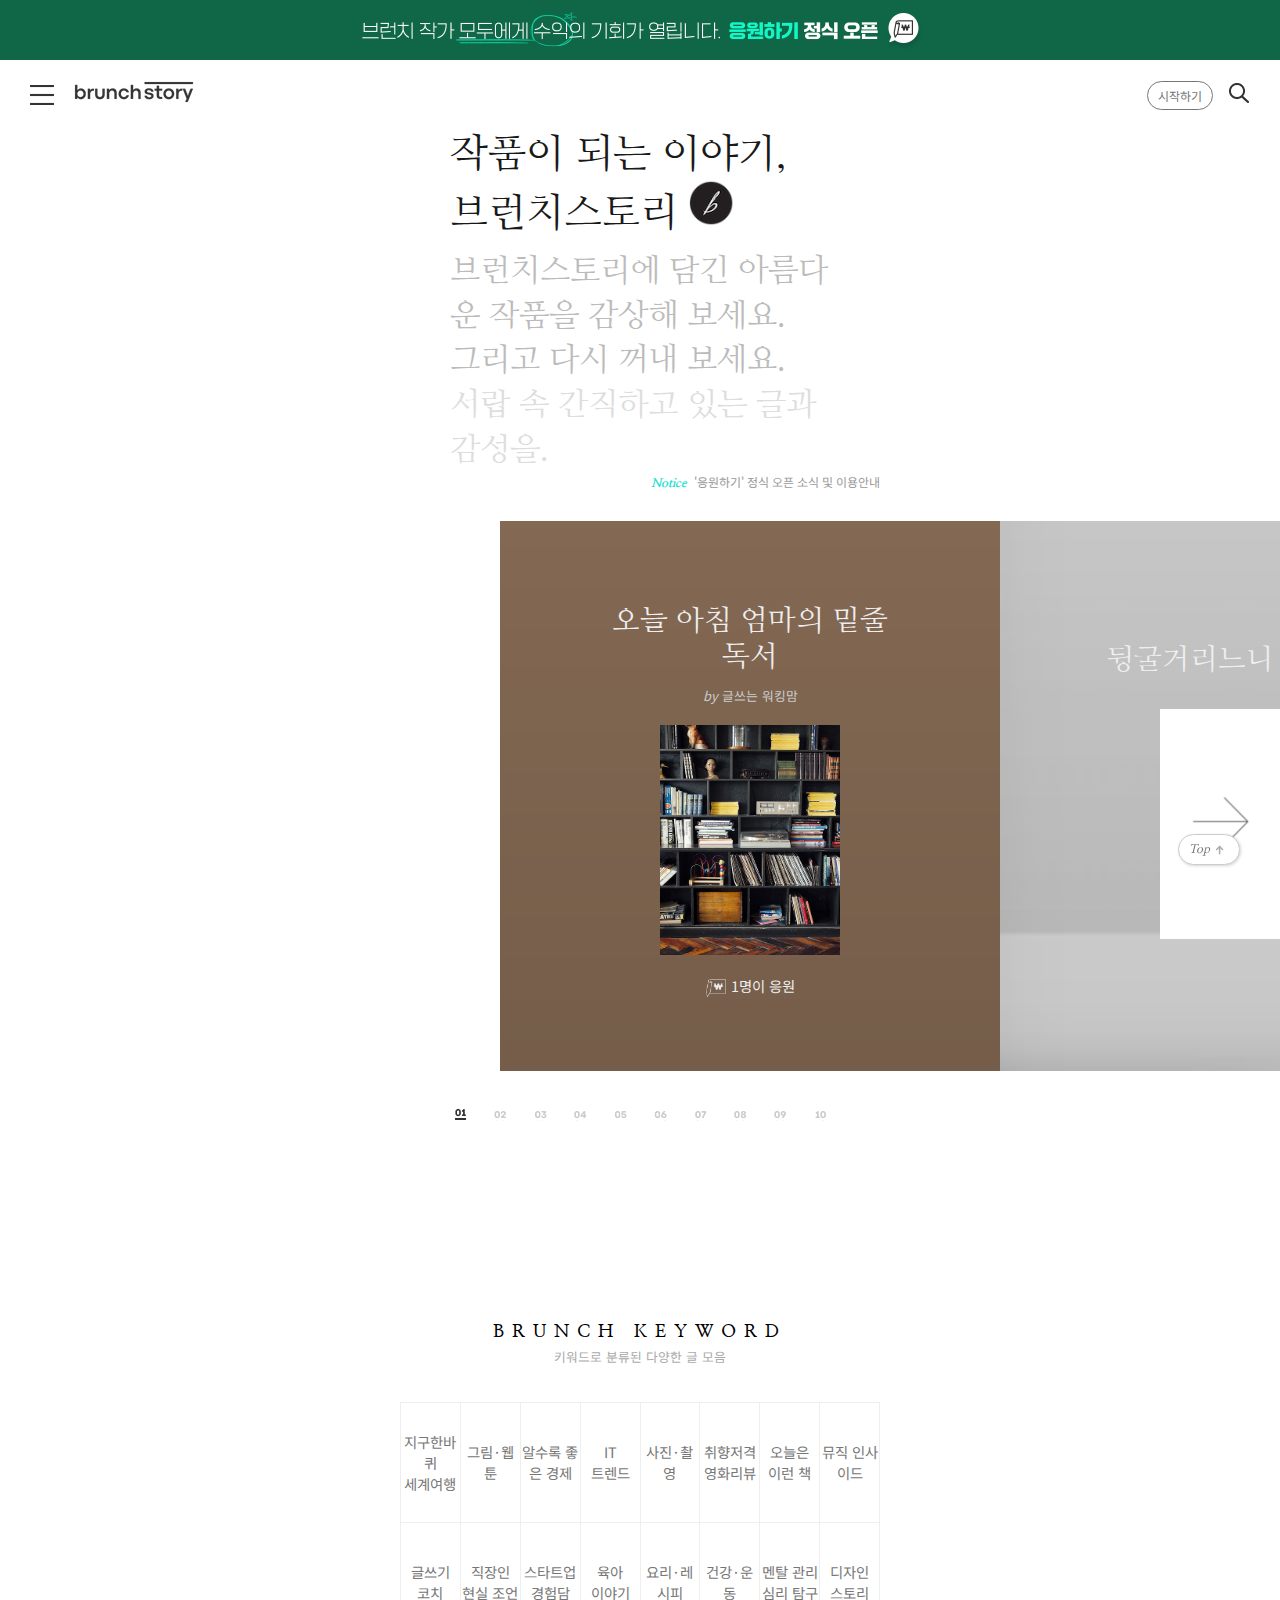
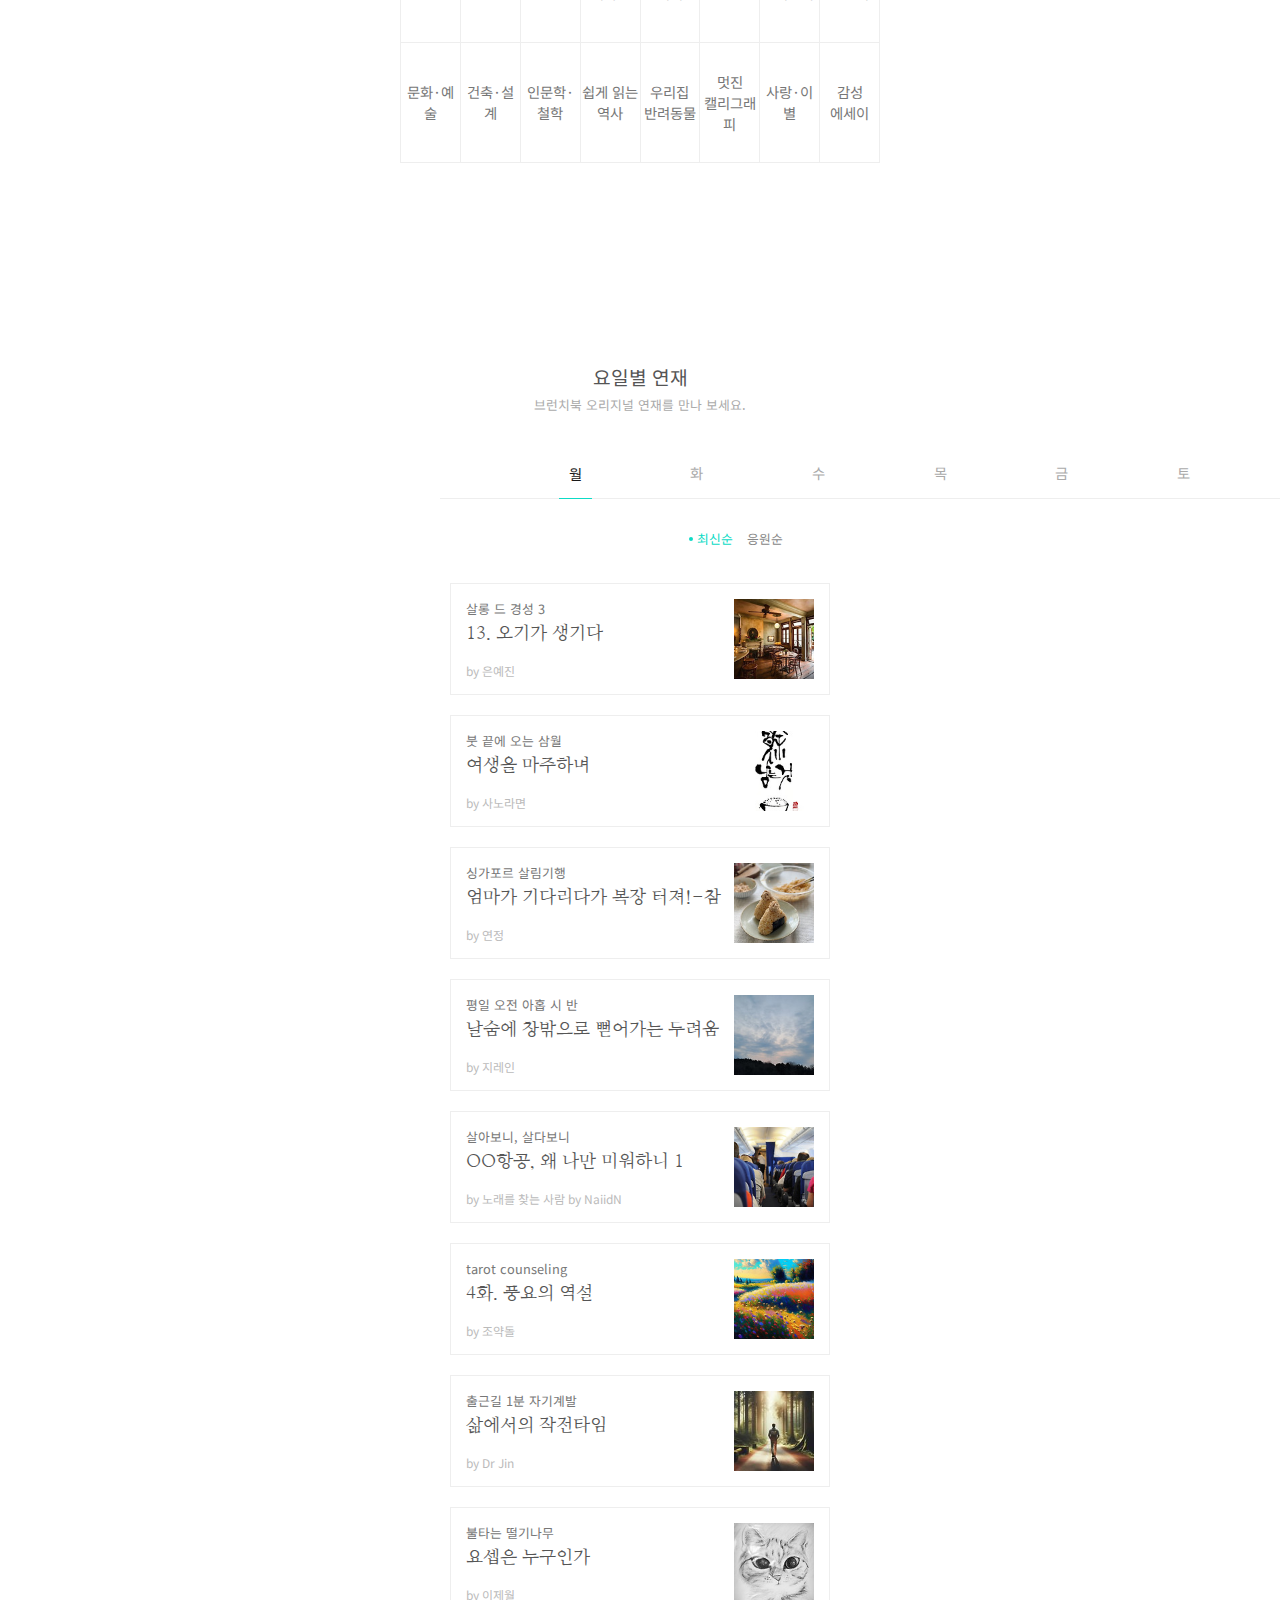
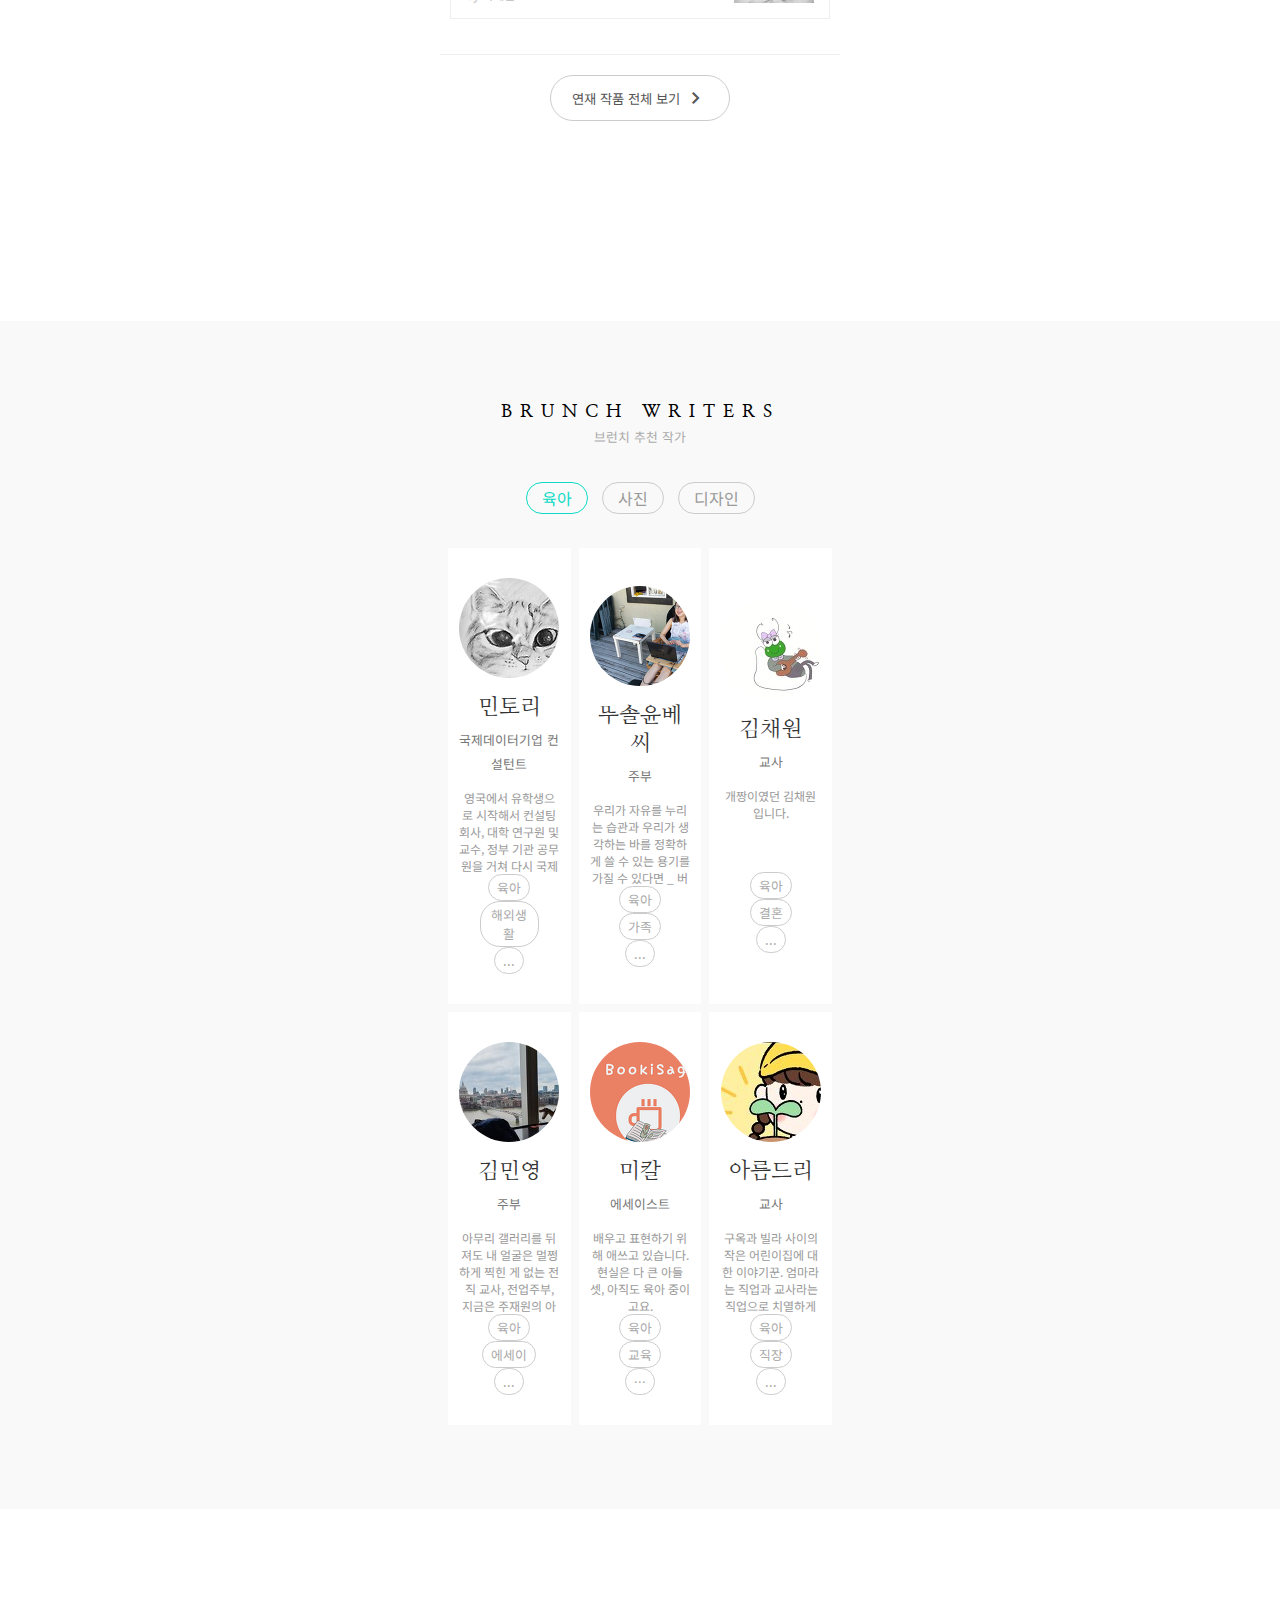
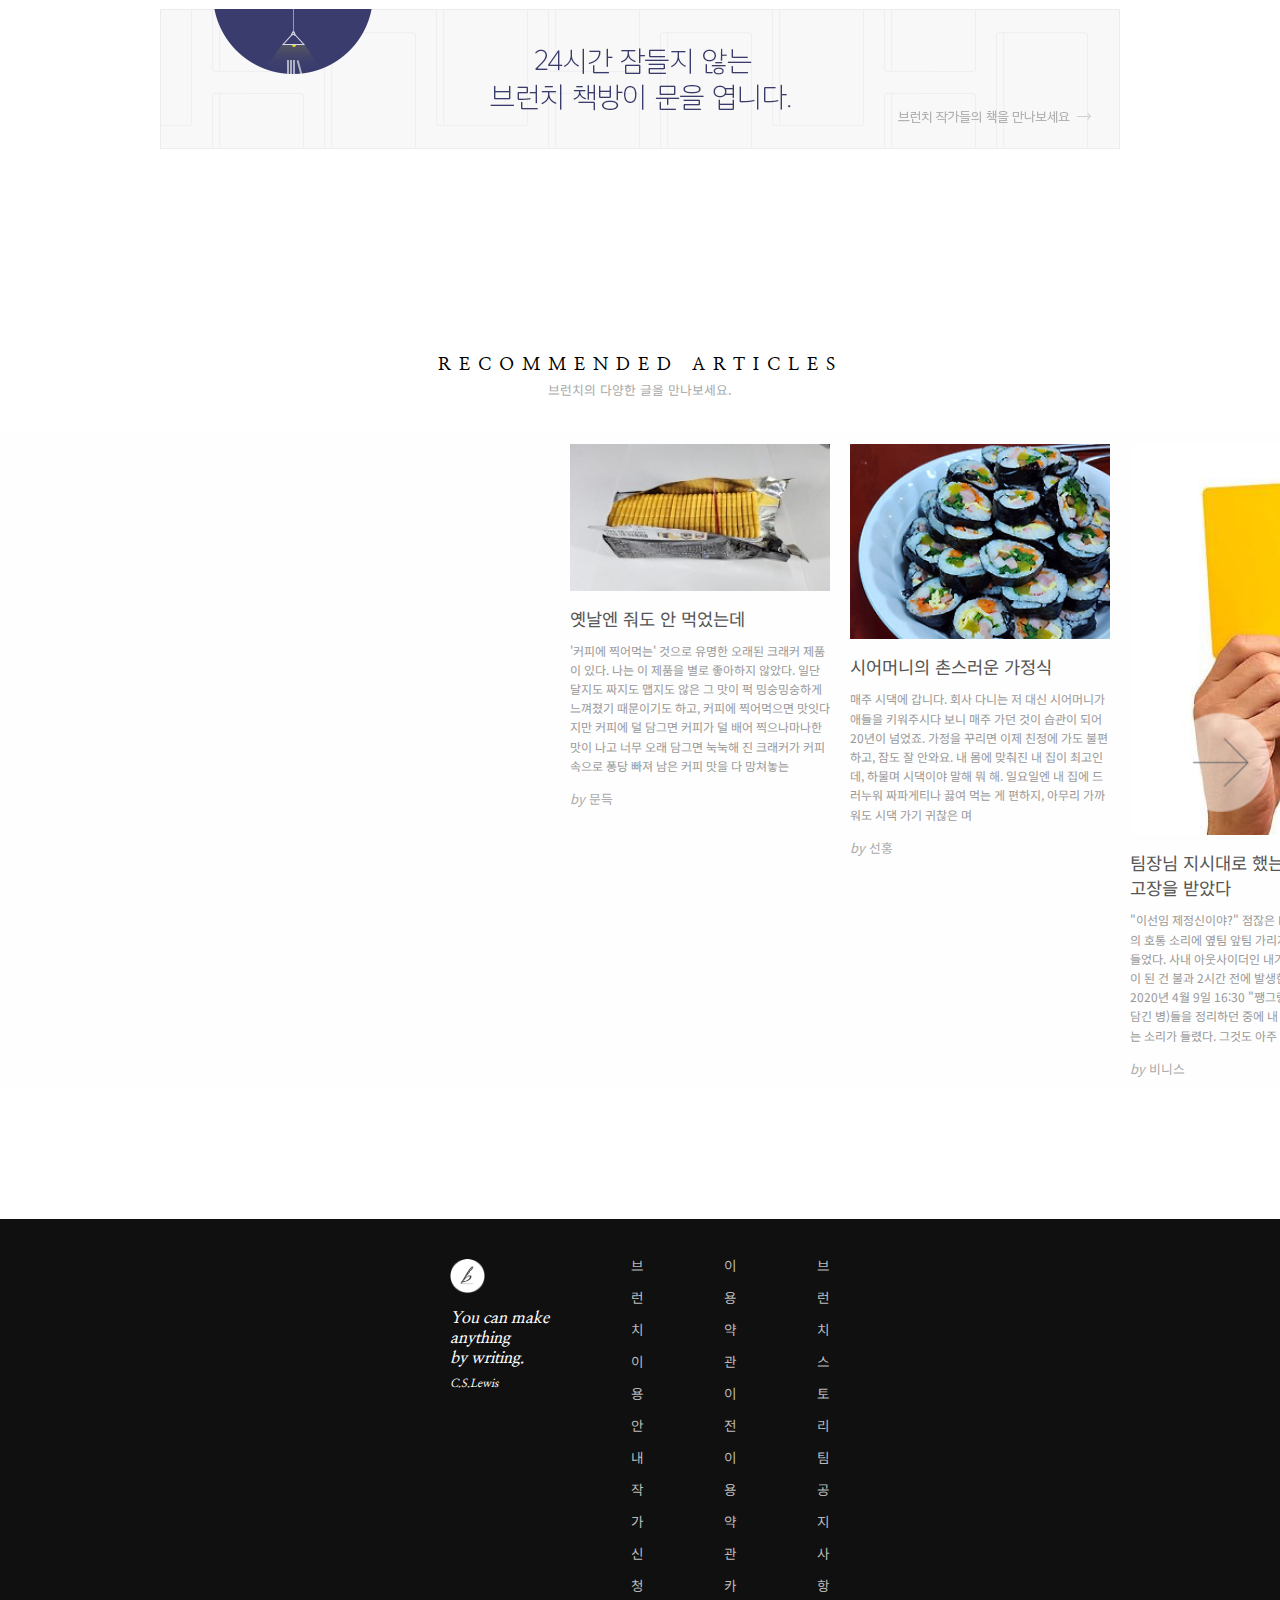
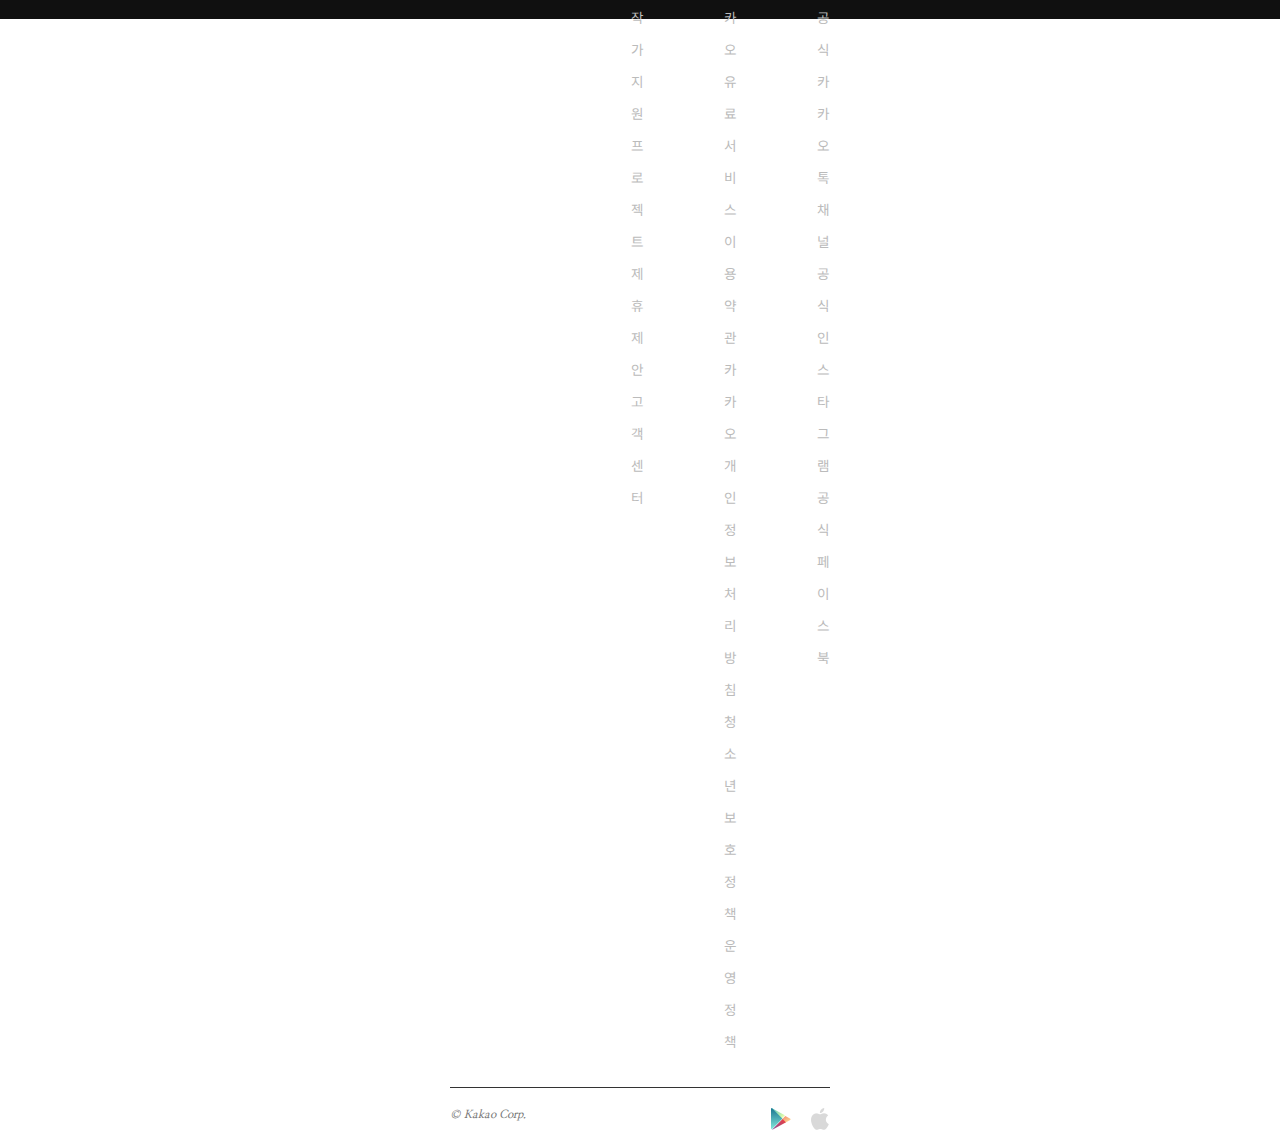
==== commit db952795: "top버튼 및 CSS hover 효과 추가" ====
--- a/brunch/index.html
+++ b/brunch/index.html
@@ -593,6 +593,13 @@
                 </div>
             </div>
         </footer>
+
+        <div class="top-btn">
+            <p>Top</p>
+            <span class="material-symbols-outlined">
+                arrow_upward_alt
+            </span>
+        </div>
     </div>
 </body>
 </html>--- a/brunch/css/style.css
+++ b/brunch/css/style.css
@@ -56,6 +56,7 @@
     display: flex;
     justify-content: center;
     align-items: center;
+    cursor: pointer;
 }
 .hamburger-menu img {
     
@@ -85,10 +86,14 @@
     border-radius: 20px;
     padding: 5px 10px;
     margin: 0 15px;
+    cursor: pointer;
 }
 .start-btn p {
     color: #777;
     font-size: 0.75rem;
+}
+.search-btn {
+    cursor: pointer;
 }
 
 
@@ -124,11 +129,11 @@
 }
 .top-slogun > h2 {
     font-size: 2rem;
-    color: #999;
-    line-height: 2.5rem;
+    color: #bbb;
+    line-height: 2.8rem;
 }
 .top-slogun > h2:nth-of-type(3) {
-    color: #bbb;
+    color: #ddd;
 }
 .notify {
     display: flex;
@@ -146,6 +151,10 @@
 }
 .notify > p > span {
     color: #999;
+    cursor: pointer;
+}
+.notify > p > span:hover {
+    text-decoration: underline;
 }
 .notify > p:nth-child(2) {
     display: none;
@@ -181,6 +190,11 @@
     justify-content: center;
     align-items: center;
     flex-shrink: 0;
+    cursor: pointer;
+    overflow: hidden;
+}
+.slide:hover .slide-bg.opacity > img {
+    transform: scale(1.15);
 }
 .slide-blank {
     background-color: #fff;
@@ -206,6 +220,7 @@
 }
 .slide-bg.opacity img {
     opacity: 0.6;
+    transition: 0.3s;
 }
 .slide > h1 {
     width: 300px;
@@ -277,8 +292,8 @@
     height: 15px;
 }
 .slider-1-pagination > li.active img {
-    transform: translateY(-10px);
-    width: 15px;
+    transform: translateY(-7px);
+    width: 13px;
 }
 
 #section-3 {}
@@ -393,6 +408,9 @@
 }
 .day-writing > .filter > ol > li {
     position: relative;
+}
+.day-writing > .filter > ol > li:hover {
+    text-decoration: underline;
 }
 .day-writing > .filter > ol > li.active {
     color: #0ddbc6;
@@ -710,6 +728,10 @@
     line-height: 2rem;
     color: #bbb;
 }
+.f-menu > ul > li:hover {
+    color: #eee;
+    text-decoration: underline;
+}
 .f-bottom {
     border-top: 1px solid #333;
     display: flex;
@@ -728,4 +750,32 @@
 .sns {}
 .sns span {
     margin-left: 15px;
+}
+
+.top-btn {
+    cursor: pointer;
+    position: fixed;
+    z-index: 999;
+    bottom: 35px;
+    right: 40px;
+    border: 1px solid #ccc;
+    display: flex;
+    align-items: center;
+    border-radius: 50px;
+    padding: 5px 10px;
+    justify-content: center;
+    background-color: #fff;
+    box-shadow: 1px 1px 3px rgba(51, 51, 51, 0.2);
+}
+.top-btn > p {
+    font-family: "Nanum Myeongjo", serif;
+    font-weight: 600;
+    color: #777;
+    font-style: italic;
+    text-align: center;
+    font-size: 0.75rem;
+}
+.top-btn > span {
+    color: #aaa;
+    font-size: 1.2rem;
 }